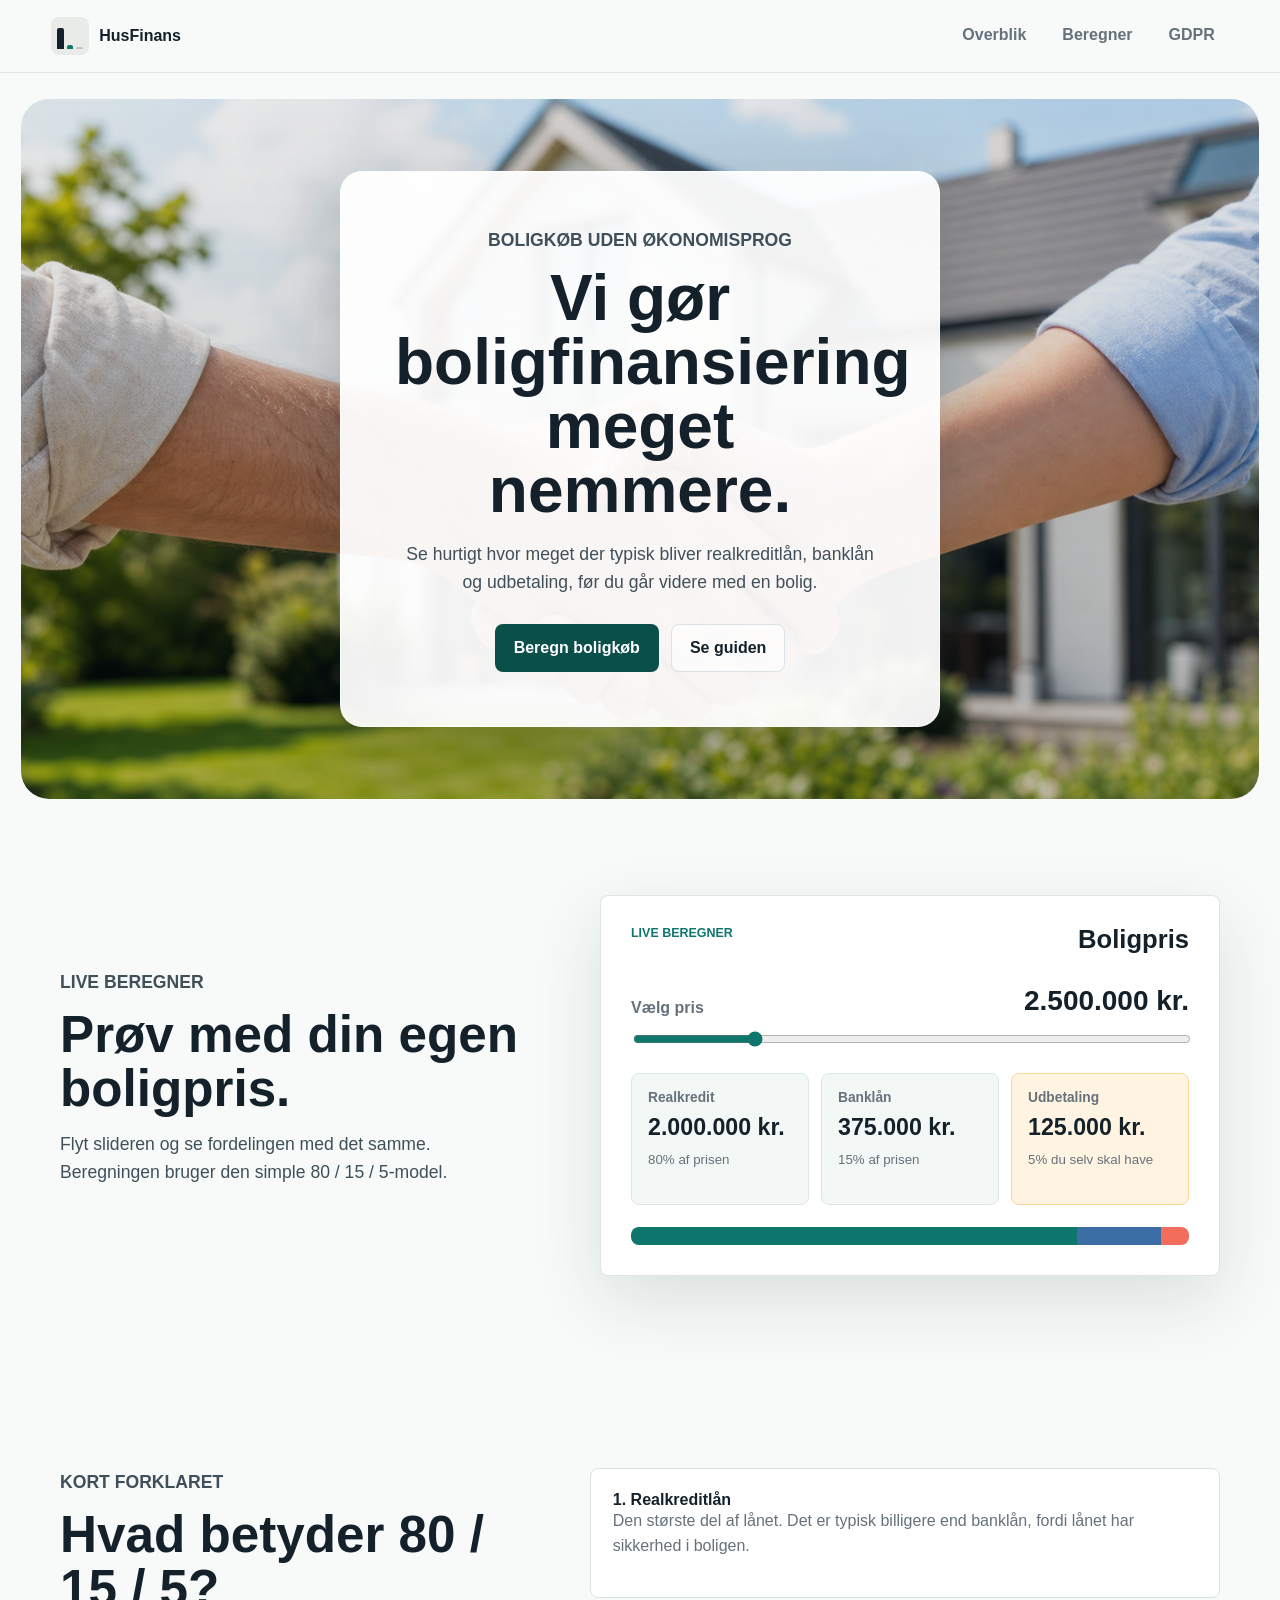
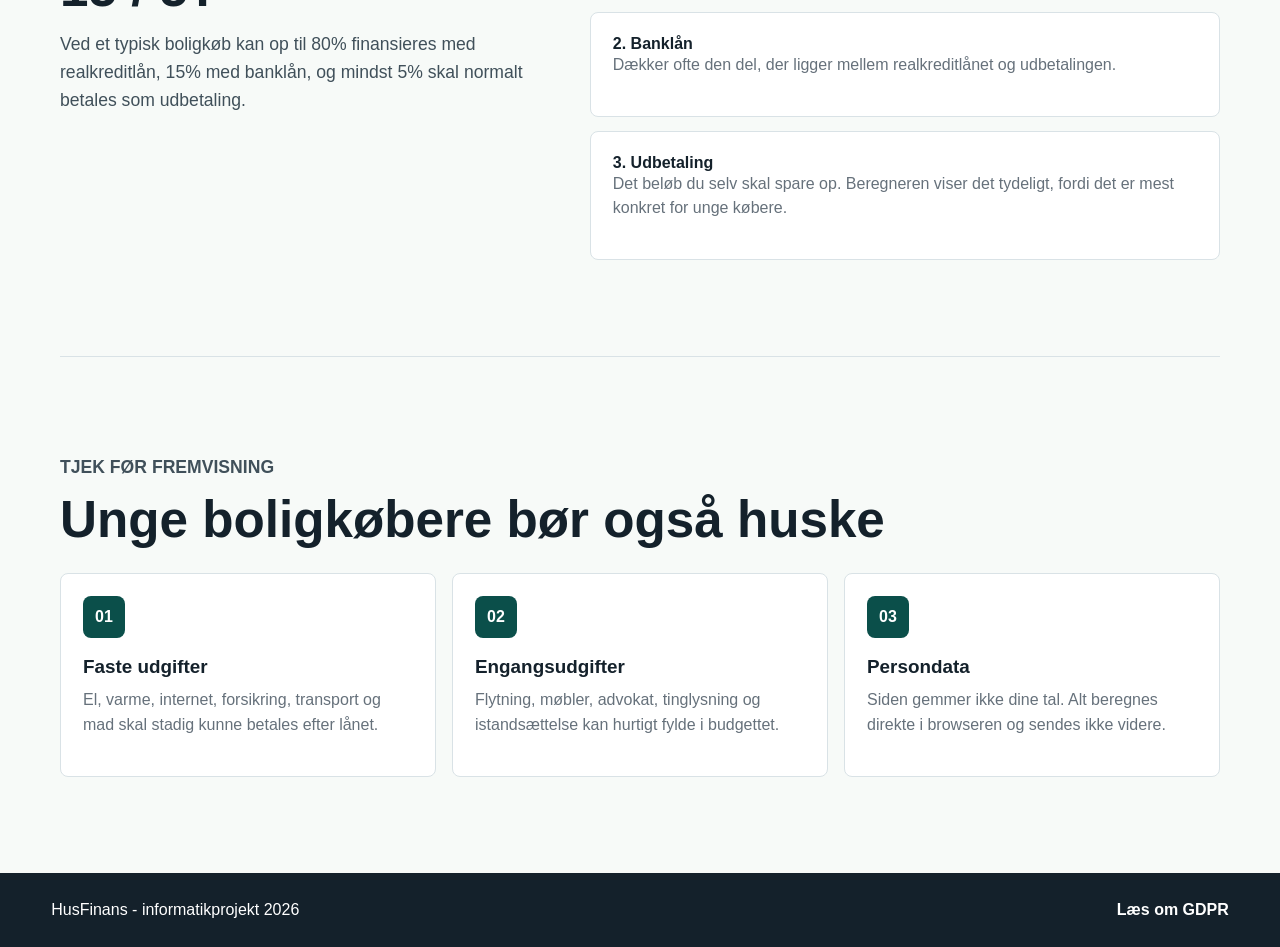
==== index.html @ 18a5d377 "ændrede logo og fixede lidt andet" ====
<!DOCTYPE html>
<html lang="da">
<head>
  <meta charset="UTF-8">
  <meta name="viewport" content="width=device-width, initial-scale=1.0">
  <title>HusFinans - boligbudget for unge</title>
  <link rel="stylesheet" href="style.css">
</head>
<body>
  <header class="site-header">
    <a class="brand" href="index.html" aria-label="HusFinans forside">
      <!-- Logoet visualiserer boligfinansieringens 80 / 15 / 5-fordeling. -->
      <span class="brand-mark" aria-hidden="true">
        <span class="logo-bar logo-realkredit"></span>
        <span class="logo-bar logo-bank"></span>
        <span class="logo-bar logo-opsparing"></span>
      </span>
      <span>HusFinans</span>
    </a>
    <nav class="nav-links" aria-label="Primær navigation">
      <a href="index.html">Overblik</a>
      <a href="beregner.html">Beregner</a>
      <a href="gdpr.html">GDPR</a>
    </nav>
  </header>

  <main>
    <section class="hero">
      <div class="hero-card">
        <p class="eyebrow">Boligkøb uden økonomisprog</p>
        <h1>Vi gør boligfinansiering meget nemmere.</h1>
        <p>Se hurtigt hvor meget der typisk bliver realkreditlån, banklån og udbetaling, før du går videre med en bolig.</p>
        <div class="hero-actions">
          <a class="btn primary" href="#beregn">Beregn boligkøb</a>
          <a class="btn ghost" href="#guide">Se guiden</a>
        </div>
      </div>
    </section>

    <section class="section home-calculator-section" id="beregn">
      <div>
        <p class="eyebrow">Live beregner</p>
        <h2>Prøv med din egen boligpris.</h2>
        <p>Flyt slideren og se fordelingen med det samme. Beregningen bruger den simple 80 / 15 / 5-model.</p>
      </div>

      <section class="quick-calculator" aria-labelledby="quick-title">
        <div class="panel-header">
          <p class="eyebrow">Live beregner</p>
          <h2 id="quick-title">Boligpris</h2>
        </div>

        <label class="range-label" for="priceSlider">
          <span>Vælg pris</span>
          <strong id="priceValue">2.500.000 kr.</strong>
        </label>
        <input type="range" id="priceSlider" min="500000" max="10000000" step="50000" value="2500000">

        <div class="result-grid" aria-live="polite">
          <article class="result-card">
            <span>Realkredit</span>
            <strong id="mortgageValue">2.000.000 kr.</strong>
            <small>80% af prisen</small>
          </article>
          <article class="result-card">
            <span>Banklån</span>
            <strong id="bankLoanValue">375.000 kr.</strong>
            <small>15% af prisen</small>
          </article>
          <article class="result-card accent">
            <span>Udbetaling</span>
            <strong id="downPaymentValue">125.000 kr.</strong>
            <small>5% du selv skal have</small>
          </article>
        </div>

        <div class="finance-bars" aria-hidden="true">
          <span class="bar mortgage" style="--size: 80%"></span>
          <span class="bar bank" style="--size: 15%"></span>
          <span class="bar down" style="--size: 5%"></span>
        </div>
      </section>
    </section>

    <section class="section split" id="guide">
      <div>
        <p class="eyebrow">Kort forklaret</p>
        <h2>Hvad betyder 80 / 15 / 5?</h2>
        <p>Ved et typisk boligkøb kan op til 80% finansieres med realkreditlån, 15% med banklån, og mindst 5% skal normalt betales som udbetaling.</p>
      </div>
      <div class="info-list">
        <article>
          <strong>1. Realkreditlån</strong>
          <p>Den største del af lånet. Det er typisk billigere end banklån, fordi lånet har sikkerhed i boligen.</p>
        </article>
        <article>
          <strong>2. Banklån</strong>
          <p>Dækker ofte den del, der ligger mellem realkreditlånet og udbetalingen.</p>
        </article>
        <article>
          <strong>3. Udbetaling</strong>
          <p>Det beløb du selv skal spare op. Beregneren viser det tydeligt, fordi det er mest konkret for unge købere.</p>
        </article>
      </div>
    </section>

    <section class="section youth-section">
      <div>
        <p class="eyebrow">Tjek før fremvisning</p>
        <h2>Unge boligkøbere bør også huske</h2>
      </div>
      <div class="check-grid">
        <article>
          <span>01</span>
          <h3>Faste udgifter</h3>
          <p>El, varme, internet, forsikring, transport og mad skal stadig kunne betales efter lånet.</p>
        </article>
        <article>
          <span>02</span>
          <h3>Engangsudgifter</h3>
          <p>Flytning, møbler, advokat, tinglysning og istandsættelse kan hurtigt fylde i budgettet.</p>
        </article>
        <article>
          <span>03</span>
          <h3>Persondata</h3>
          <p>Siden gemmer ikke dine tal. Alt beregnes direkte i browseren og sendes ikke videre.</p>
        </article>
      </div>
    </section>
  </main>

  <footer class="site-footer">
    <p>HusFinans - informatikprojekt 2026</p>
    <a href="gdpr.html">Læs om GDPR</a>
  </footer>

  <script src="script.js"></script>
</body>
</html>
---- style.css ----
:root {
  --ink: #14212b;
  --muted: #66717b;
  --line: #d9e2e6;
  --paper: #f7faf8;
  --surface: #ffffff;
  --teal: #0f766e;
  --teal-dark: #0b4f4a;
  --cream: #f0e6d3;
  --coral: #f26d5b;
  --gold: #f5b942;
  --blue: #3a6ea5;
  --shadow: 0 24px 70px rgba(20, 33, 43, 0.12);
}

* {
  box-sizing: border-box;
}

html {
  scroll-behavior: smooth;
}

body {
  margin: 0;
  color: var(--ink);
  font-family: "Segoe UI", Arial, sans-serif;
  background: var(--paper);
}

a {
  color: inherit;
}

.site-header {
  position: sticky;
  top: 0;
  z-index: 10;
  display: flex;
  align-items: center;
  justify-content: space-between;
  gap: 24px;
  padding: 16px clamp(18px, 4vw, 56px);
  background: rgba(247, 250, 248, 0.92);
  border-bottom: 1px solid rgba(217, 226, 230, 0.8);
  backdrop-filter: blur(18px);
}

.brand {
  display: inline-flex;
  align-items: center;
  gap: 10px;
  font-weight: 800;
  text-decoration: none;
  letter-spacing: 0;
}

.brand-mark {
  /* Logoet er et mini-søjlediagram: 80% realkredit, 15% banklån og 5% opsparing. */
  display: flex;
  align-items: flex-end;
  justify-content: center;
  gap: 3px;
  width: 38px;
  height: 38px;
  padding: 6px;
  background: #e8ebe8;
  border-radius: 8px;
}

.logo-bar {
  display: block;
  width: 7px;
  min-height: 2px;
  border-radius: 2px 2px 0 0;
}

.logo-realkredit {
  height: 80%;
  background: var(--ink);
}

.logo-bank {
  height: 15%;
  background: var(--teal);
}

.logo-opsparing {
  height: 5%;
  background: var(--cream);
  border: 1px solid rgba(20, 33, 43, 0.18);
}

.nav-links {
  display: flex;
  flex-wrap: wrap;
  justify-content: flex-end;
  gap: 8px;
}

.nav-links a {
  min-height: 40px;
  padding: 10px 14px;
  color: var(--muted);
  font-weight: 700;
  text-decoration: none;
  border-radius: 8px;
}

.nav-links a:hover,
.nav-links a:focus-visible {
  color: var(--ink);
  background: #eaf2ef;
  outline: none;
}

.hero {
  display: grid;
  width: min(1580px, calc(100% - 42px));
  min-height: min(680px, calc(100vh - 118px));
  margin: 26px auto 0;
  padding: clamp(22px, 6vw, 72px);
  place-items: center;
  background:
    linear-gradient(rgba(20, 33, 43, 0.1), rgba(20, 33, 43, 0.22)),
    url("assets/hero-handshake-home.png") center / cover no-repeat;
  border-radius: 28px;
  overflow: hidden;
}

.hero-card {
  width: min(600px, 100%);
  padding: clamp(28px, 5vw, 54px);
  text-align: center;
  background: rgba(255, 255, 255, 0.94);
  border: 1px solid rgba(255, 255, 255, 0.78);
  border-radius: 22px;
  box-shadow: 0 30px 80px rgba(20, 33, 43, 0.24);
}

.eyebrow {
  margin: 0 0 12px;
  color: var(--teal);
  font-size: 0.78rem;
  font-weight: 800;
  letter-spacing: 0;
  text-transform: uppercase;
}

h1,
h2,
h3,
p {
  margin-top: 0;
}

h1 {
  max-width: 760px;
  margin-bottom: 18px;
  font-size: clamp(2.05rem, 5vw, 4.5rem);
  line-height: 1;
  letter-spacing: 0;
}

h2 {
  margin-bottom: 14px;
  font-size: clamp(1.8rem, 4vw, 3.2rem);
  line-height: 1.05;
  letter-spacing: 0;
}

h3 {
  margin-bottom: 10px;
  font-size: 1.18rem;
}

.hero-card p,
.hero-text,
.page-hero p,
.section > div > p {
  max-width: 620px;
  color: #40505a;
  font-size: 1.1rem;
  line-height: 1.6;
}

.hero-actions {
  display: flex;
  flex-wrap: wrap;
  justify-content: center;
  gap: 12px;
  margin-top: 28px;
}

.btn {
  display: inline-flex;
  align-items: center;
  justify-content: center;
  min-height: 48px;
  padding: 13px 18px;
  font-weight: 800;
  text-decoration: none;
  border: 1px solid transparent;
  border-radius: 8px;
}

.btn.primary {
  color: white;
  background: var(--teal-dark);
}

.btn.ghost {
  color: var(--ink);
  background: rgba(255, 255, 255, 0.68);
  border-color: var(--line);
}

.quick-calculator,
.calculator-panel,
.chart-panel,
.privacy-card {
  background: rgba(255, 255, 255, 0.92);
  border: 1px solid rgba(217, 226, 230, 0.92);
  border-radius: 8px;
  box-shadow: var(--shadow);
}

.quick-calculator {
  width: min(100%, 620px);
  justify-self: end;
  padding: clamp(20px, 3vw, 30px);
}

.panel-header {
  display: flex;
  justify-content: space-between;
  gap: 16px;
  align-items: start;
}

.panel-header h2 {
  font-size: 1.6rem;
}

.range-label {
  display: flex;
  align-items: end;
  justify-content: space-between;
  gap: 16px;
  margin: 18px 0 12px;
  color: var(--muted);
  font-weight: 700;
}

.range-label strong {
  color: var(--ink);
  font-size: clamp(1.25rem, 3vw, 1.75rem);
  text-align: right;
}

input[type="range"] {
  width: 100%;
  accent-color: var(--teal);
}

.result-grid {
  display: grid;
  grid-template-columns: repeat(3, minmax(0, 1fr));
  gap: 12px;
  margin-top: 22px;
}

.result-grid.expanded {
  grid-template-columns: repeat(3, minmax(180px, 1fr));
}

.result-card {
  min-height: 132px;
  padding: 16px;
  background: #f3f8f6;
  border: 1px solid #dce8e5;
  border-radius: 8px;
}

.result-card span,
.monthly-estimate span {
  display: block;
  margin-bottom: 9px;
  color: var(--muted);
  font-size: 0.86rem;
  font-weight: 800;
}

.result-card strong,
.monthly-estimate strong {
  display: block;
  color: var(--ink);
  font-size: clamp(1.15rem, 2vw, 1.45rem);
  line-height: 1.15;
}

.result-card small {
  display: block;
  margin-top: 10px;
  color: var(--muted);
  line-height: 1.35;
}

.result-card.accent {
  background: #fff4e2;
  border-color: #f7d999;
}

.finance-bars {
  display: flex;
  height: 18px;
  margin-top: 22px;
  overflow: hidden;
  background: #edf2f1;
  border-radius: 8px;
}

.bar {
  width: var(--size);
}

.mortgage {
  background: var(--teal);
}

.bank {
  background: var(--blue);
}

.down {
  background: var(--coral);
}

.section,
.page-shell {
  width: min(1160px, calc(100% - 36px));
  margin: 0 auto;
}

.section {
  padding: clamp(48px, 8vw, 96px) 0;
}

.home-calculator-section {
  display: grid;
  grid-template-columns: minmax(0, 0.85fr) minmax(360px, 1.15fr);
  gap: clamp(24px, 5vw, 58px);
  align-items: center;
}

.split {
  display: grid;
  grid-template-columns: 0.85fr 1.15fr;
  gap: clamp(28px, 5vw, 64px);
}

.info-list {
  display: grid;
  gap: 14px;
}

.info-list article,
.check-grid article {
  padding: 22px;
  background: var(--surface);
  border: 1px solid var(--line);
  border-radius: 8px;
}

.info-list p,
.check-grid p,
.privacy-card p,
.privacy-card li,
.monthly-estimate p {
  color: var(--muted);
  line-height: 1.55;
}

.youth-section {
  border-top: 1px solid var(--line);
}

.check-grid {
  display: grid;
  grid-template-columns: repeat(3, minmax(0, 1fr));
  gap: 16px;
  margin-top: 26px;
}

.check-grid span {
  display: inline-flex;
  align-items: center;
  justify-content: center;
  width: 42px;
  height: 42px;
  margin-bottom: 18px;
  color: white;
  font-weight: 900;
  background: var(--teal-dark);
  border-radius: 8px;
}

.site-footer {
  display: flex;
  flex-wrap: wrap;
  align-items: center;
  justify-content: space-between;
  gap: 16px;
  padding: 28px clamp(18px, 4vw, 56px);
  color: white;
  background: var(--ink);
}

.site-footer p {
  margin: 0;
}

.site-footer a {
  font-weight: 800;
  text-decoration: none;
}

.page-shell {
  padding: clamp(38px, 6vw, 74px) 0 80px;
}

.page-hero {
  max-width: 780px;
  margin-bottom: 30px;
}

.page-hero h1 {
  font-size: clamp(2.2rem, 5vw, 4.5rem);
}

.calculator-layout {
  display: grid;
  grid-template-columns: minmax(0, 1.25fr) minmax(280px, 0.75fr);
  gap: 20px;
  align-items: stretch;
}

.calculator-panel,
.chart-panel {
  padding: clamp(20px, 4vw, 34px);
}

.monthly-estimate {
  margin-top: 18px;
  padding: 18px;
  background: #eef7f4;
  border: 1px solid #c9e3dc;
  border-radius: 8px;
}

.monthly-estimate p {
  margin: 10px 0 0;
  font-size: 0.92rem;
}

.chart-panel {
  display: grid;
  align-content: center;
  gap: 24px;
}

.stacked-chart {
  display: flex;
  min-height: 330px;
  align-items: end;
  gap: 16px;
}

.segment {
  flex: 1;
  height: var(--size);
  min-height: 24px;
  border-radius: 8px 8px 0 0;
}

.legend {
  display: grid;
  gap: 10px;
  color: var(--muted);
  font-weight: 700;
}

.legend span {
  display: flex;
  align-items: center;
  gap: 9px;
}

.dot {
  display: inline-block;
  width: 12px;
  height: 12px;
  border-radius: 99px;
}

.privacy-grid {
  display: grid;
  grid-template-columns: repeat(3, minmax(0, 1fr));
  gap: 18px;
}

.privacy-card {
  padding: 24px;
}

.privacy-card h2 {
  font-size: 1.35rem;
}

.privacy-card ul {
  padding-left: 19px;
}

@media (max-width: 960px) {
  .hero,
  .home-calculator-section,
  .split,
  .calculator-layout,
  .privacy-grid {
    grid-template-columns: 1fr;
  }

  .hero {
    min-height: 560px;
  }

  .quick-calculator {
    justify-self: stretch;
  }

  .check-grid {
    grid-template-columns: 1fr;
  }

  .result-grid,
  .result-grid.expanded {
    grid-template-columns: 1fr;
  }
}

@media (max-width: 640px) {
  .site-header {
    align-items: flex-start;
    flex-direction: column;
  }

  .nav-links {
    justify-content: flex-start;
    width: 100%;
  }

  .nav-links a {
    flex: 1 1 auto;
    text-align: center;
  }

  h1 {
    font-size: clamp(2.25rem, 14vw, 3.35rem);
  }

  .hero {
    width: min(100% - 24px, 1580px);
    min-height: 520px;
    margin-top: 14px;
    padding: 18px;
    border-radius: 20px;
  }

  .hero-card {
    padding: 26px 20px;
    border-radius: 18px;
  }

  .range-label {
    align-items: flex-start;
    flex-direction: column;
  }

  .range-label strong {
    text-align: left;
  }

  .stacked-chart {
    min-height: 220px;
  }
}
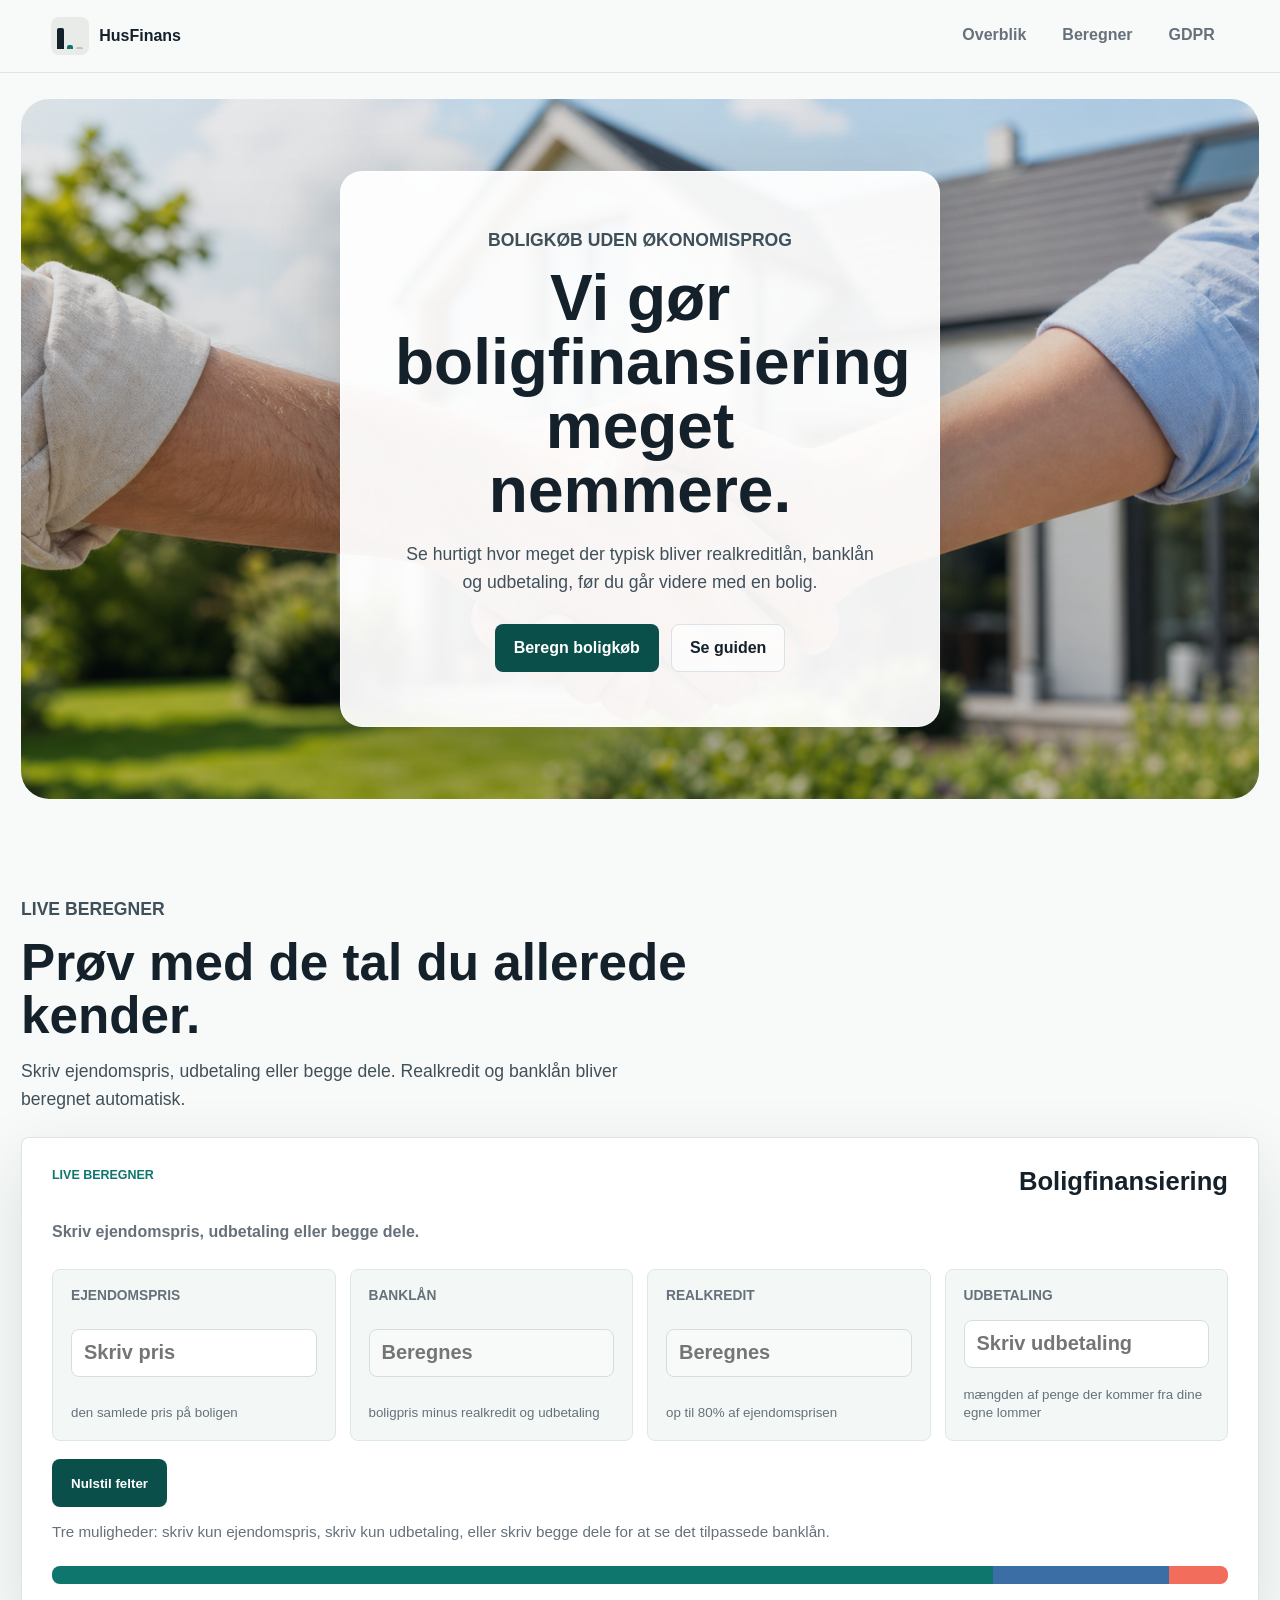
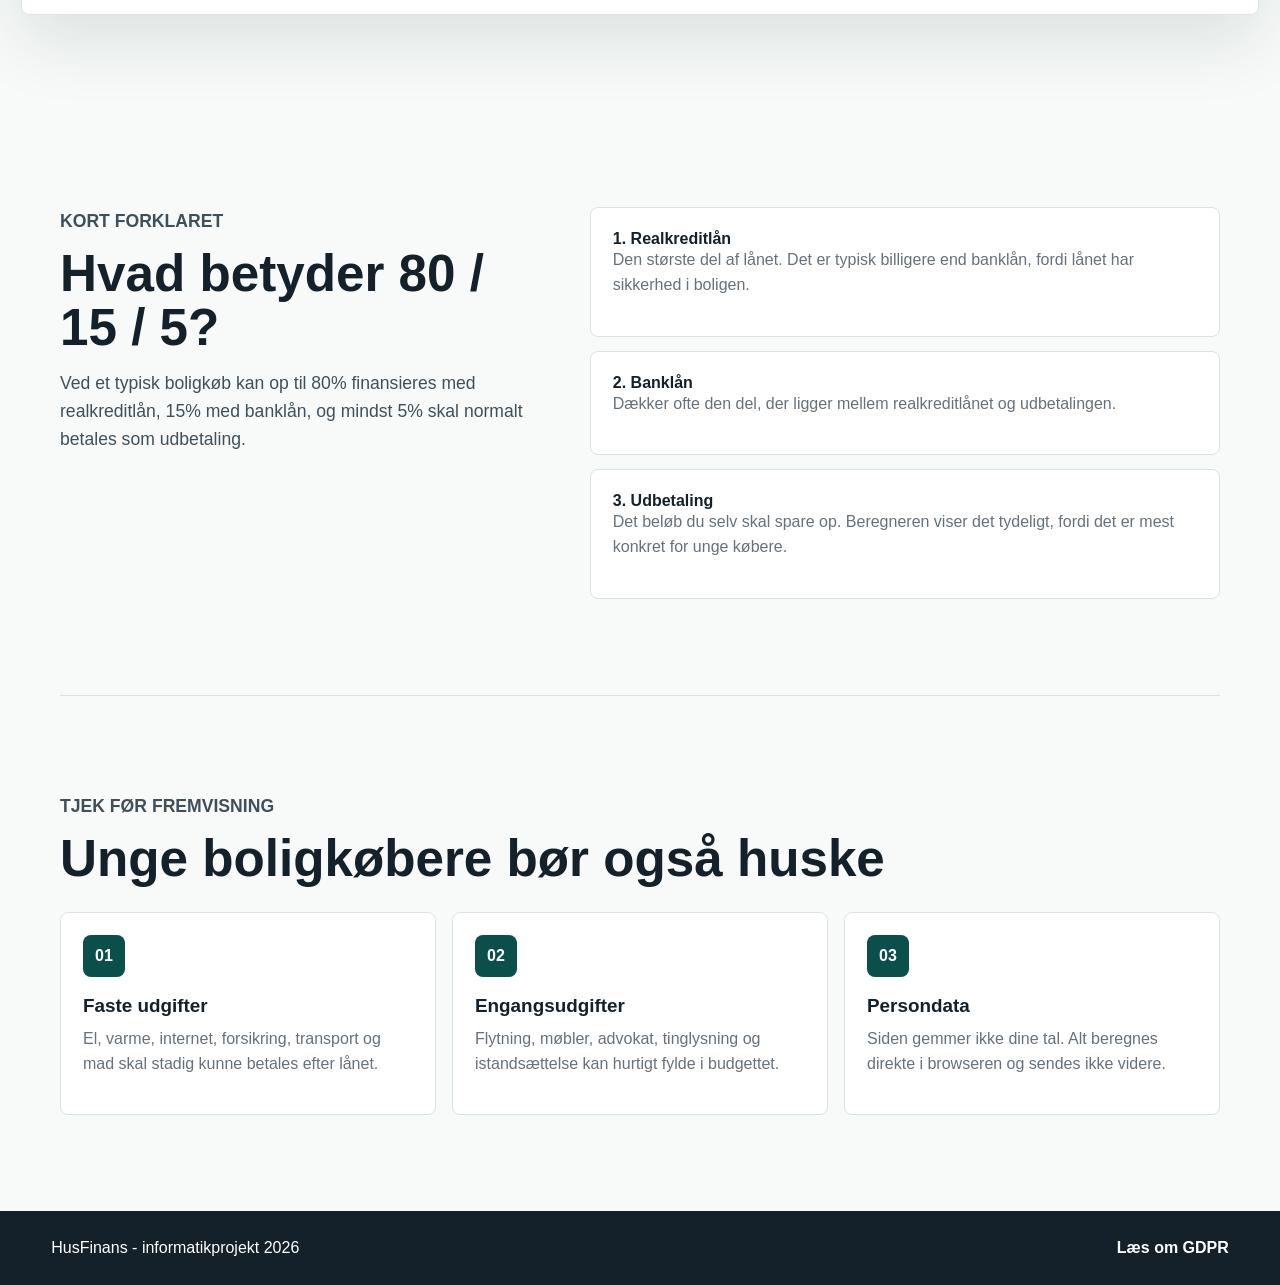
==== commit f222869b: "fixed begrener" ====
--- a/index.html
+++ b/index.html
@@ -40,39 +40,49 @@
     <section class="section home-calculator-section" id="beregn">
       <div>
         <p class="eyebrow">Live beregner</p>
-        <h2>Prøv med din egen boligpris.</h2>
-        <p>Flyt slideren og se fordelingen med det samme. Beregningen bruger den simple 80 / 15 / 5-model.</p>
+        <h2>Prøv med de tal du allerede kender.</h2>
+        <p>Skriv ejendomspris, udbetaling eller begge dele. Realkredit og banklån bliver beregnet automatisk.</p>
       </div>
 
       <section class="quick-calculator" aria-labelledby="quick-title">
         <div class="panel-header">
           <p class="eyebrow">Live beregner</p>
-          <h2 id="quick-title">Boligpris</h2>
+          <h2 id="quick-title">Boligfinansiering</h2>
         </div>
 
-        <label class="range-label" for="priceSlider">
-          <span>Vælg pris</span>
-          <strong id="priceValue">2.500.000 kr.</strong>
-        </label>
-        <input type="range" id="priceSlider" min="500000" max="10000000" step="50000" value="2500000">
+        <form class="calculator-form" data-calculator>
+          <p class="calculator-status" data-calculator-status>Skriv ejendomspris, udbetaling eller begge dele.</p>
 
-        <div class="result-grid" aria-live="polite">
-          <article class="result-card">
-            <span>Realkredit</span>
-            <strong id="mortgageValue">2.000.000 kr.</strong>
-            <small>80% af prisen</small>
-          </article>
-          <article class="result-card">
-            <span>Banklån</span>
-            <strong id="bankLoanValue">375.000 kr.</strong>
-            <small>15% af prisen</small>
-          </article>
-          <article class="result-card accent">
-            <span>Udbetaling</span>
-            <strong id="downPaymentValue">125.000 kr.</strong>
-            <small>5% du selv skal have</small>
-          </article>
-        </div>
+          <!-- Brugeren skriver kun ejendomspris og/eller udbetaling. Realkredit og banklån er beregnede felter. -->
+          <div class="result-grid calculator-fields" aria-live="polite">
+            <article class="result-card input-card">
+              <label for="propertyInput">Ejendomspris</label>
+              <input id="propertyInput" class="money-input" type="text" inputmode="numeric" placeholder="Skriv pris" data-finance-input="price">
+              <small>den samlede pris på boligen</small>
+            </article>
+            <article class="result-card output-card">
+              <label for="bankInput">Banklån</label>
+              <input id="bankInput" class="money-input" type="text" placeholder="Beregnes" data-finance-output="bank" readonly>
+              <small>boligpris minus realkredit og udbetaling</small>
+            </article>
+            <article class="result-card output-card">
+              <label for="mortgageInput">Realkredit</label>
+              <input id="mortgageInput" class="money-input" type="text" placeholder="Beregnes" data-finance-output="mortgage" readonly>
+              <small>op til 80% af ejendomsprisen</small>
+            </article>
+            <article class="result-card input-card">
+              <label for="savingsInput">Udbetaling</label>
+              <input id="savingsInput" class="money-input" type="text" inputmode="numeric" placeholder="Skriv udbetaling" data-finance-input="savings">
+              <small>mængden af penge der kommer fra dine egne lommer</small>
+            </article>
+          </div>
+
+          <div class="calculator-actions">
+            <button class="btn primary" type="button" data-calculator-reset>Nulstil felter</button>
+          </div>
+
+          <p class="calculator-help">Tre muligheder: skriv kun ejendomspris, skriv kun udbetaling, eller skriv begge dele for at se det tilpassede banklån.</p>
+        </form>
 
         <div class="finance-bars" aria-hidden="true">
           <span class="bar mortgage" style="--size: 80%"></span>
--- a/style.css
+++ b/style.css
@@ -56,7 +56,7 @@
 }
 
 .brand-mark {
-  /* Logoet er et mini-søjlediagram: 80% realkredit, 15% banklån og 5% opsparing. */
+  /* Logoet er et mini-søjlediagram: 80% realkredit, 15% banklån og 5% udbetaling. */
   display: flex;
   align-items: flex-end;
   justify-content: center;
@@ -226,8 +226,8 @@
 }
 
 .quick-calculator {
-  width: min(100%, 620px);
-  justify-self: end;
+  width: 100%;
+  justify-self: stretch;
   padding: clamp(20px, 3vw, 30px);
 }
 
@@ -258,40 +258,39 @@
   text-align: right;
 }
 
-input[type="range"] {
-  width: 100%;
-  accent-color: var(--teal);
-}
-
 .result-grid {
   display: grid;
-  grid-template-columns: repeat(3, minmax(0, 1fr));
-  gap: 12px;
+  grid-template-columns: repeat(4, minmax(170px, 1fr));
+  gap: 14px;
   margin-top: 22px;
 }
 
 .result-grid.expanded {
-  grid-template-columns: repeat(3, minmax(180px, 1fr));
+  grid-template-columns: repeat(4, minmax(150px, 1fr));
 }
 
 .result-card {
-  min-height: 132px;
-  padding: 16px;
+  display: flex;
+  min-height: 172px;
+  padding: 18px;
+  flex-direction: column;
+  justify-content: space-between;
+  text-align: left;
   background: #f3f8f6;
   border: 1px solid #dce8e5;
   border-radius: 8px;
-}
-
-.result-card span,
-.monthly-estimate span {
+  transition: border-color 160ms ease, box-shadow 160ms ease, transform 160ms ease;
+}
+
+.result-card label {
   display: block;
-  margin-bottom: 9px;
+  margin-bottom: 10px;
   color: var(--muted);
   font-size: 0.86rem;
-  font-weight: 800;
-}
-
-.result-card strong,
+  font-weight: 900;
+  text-transform: uppercase;
+}
+
 .monthly-estimate strong {
   display: block;
   color: var(--ink);
@@ -299,16 +298,73 @@
   line-height: 1.15;
 }
 
+.money-input {
+  width: 100%;
+  min-height: 48px;
+  padding: 10px 12px;
+  color: var(--ink);
+  font: inherit;
+  font-size: clamp(1rem, 1.8vw, 1.25rem);
+  font-weight: 800;
+  text-align: left;
+  background: white;
+  border: 1px solid #d4dfdc;
+  border-radius: 8px;
+}
+
+.money-input:focus {
+  background: #f2f7f5;
+  border-color: var(--teal);
+  outline: none;
+}
+
+.money-input:disabled {
+  color: #3f464b;
+  opacity: 1;
+  cursor: not-allowed;
+}
+
+.money-input[readonly] {
+  color: #40505a;
+  background: #f8faf9;
+}
+
 .result-card small {
   display: block;
-  margin-top: 10px;
+  margin-top: 12px;
   color: var(--muted);
   line-height: 1.35;
 }
 
-.result-card.accent {
-  background: #fff4e2;
-  border-color: #f7d999;
+.input-card.is-active {
+  border-color: var(--teal);
+  box-shadow: 0 14px 34px rgba(15, 118, 110, 0.14);
+  transform: translateY(-2px);
+}
+
+.input-card.is-locked {
+  opacity: 0.72;
+}
+
+.calculator-status {
+  min-height: 24px;
+  margin: 14px 0 0;
+  color: var(--muted);
+  font-weight: 700;
+}
+
+.calculator-actions {
+  display: flex;
+  flex-wrap: wrap;
+  gap: 12px;
+  margin-top: 18px;
+}
+
+.calculator-help {
+  margin: 14px 0 0;
+  color: var(--muted);
+  font-size: 0.95rem;
+  line-height: 1.5;
 }
 
 .finance-bars {
@@ -347,10 +403,13 @@
 }
 
 .home-calculator-section {
-  display: grid;
-  grid-template-columns: minmax(0, 0.85fr) minmax(360px, 1.15fr);
-  gap: clamp(24px, 5vw, 58px);
-  align-items: center;
+  display: block;
+  width: min(1580px, calc(100% - 42px));
+}
+
+.home-calculator-section > div {
+  max-width: 820px;
+  margin-bottom: 24px;
 }
 
 .split {
@@ -458,6 +517,14 @@
   border-radius: 8px;
 }
 
+.monthly-estimate span {
+  display: block;
+  margin-bottom: 9px;
+  color: var(--muted);
+  font-size: 0.86rem;
+  font-weight: 800;
+}
+
 .monthly-estimate p {
   margin: 10px 0 0;
   font-size: 0.92rem;
@@ -521,12 +588,52 @@
   padding-left: 19px;
 }
 
+.formula-grid {
+  display: grid;
+  grid-template-columns: repeat(2, minmax(0, 1fr));
+  gap: 18px;
+}
+
+.formula-card,
+.note-section {
+  padding: clamp(22px, 4vw, 32px);
+  background: var(--surface);
+  border: 1px solid var(--line);
+  border-radius: 8px;
+  box-shadow: var(--shadow);
+}
+
+.formula-card h2 {
+  font-size: clamp(1.35rem, 3vw, 2rem);
+}
+
+.formula-card p,
+.formula-card li,
+.note-section p {
+  color: var(--muted);
+  line-height: 1.6;
+}
+
+.formula {
+  padding: 14px 16px;
+  color: var(--ink) !important;
+  font-weight: 900;
+  background: #eef7f4;
+  border-left: 5px solid var(--teal);
+  border-radius: 8px;
+}
+
+.note-section {
+  margin-top: 22px;
+}
+
 @media (max-width: 960px) {
   .hero,
   .home-calculator-section,
   .split,
   .calculator-layout,
-  .privacy-grid {
+  .privacy-grid,
+  .formula-grid {
     grid-template-columns: 1fr;
   }
 
@@ -544,7 +651,7 @@
 
   .result-grid,
   .result-grid.expanded {
-    grid-template-columns: 1fr;
+    grid-template-columns: repeat(2, minmax(0, 1fr));
   }
 }
 
@@ -590,6 +697,11 @@
     text-align: left;
   }
 
+  .result-grid,
+  .result-grid.expanded {
+    grid-template-columns: 1fr;
+  }
+
   .stacked-chart {
     min-height: 220px;
   }
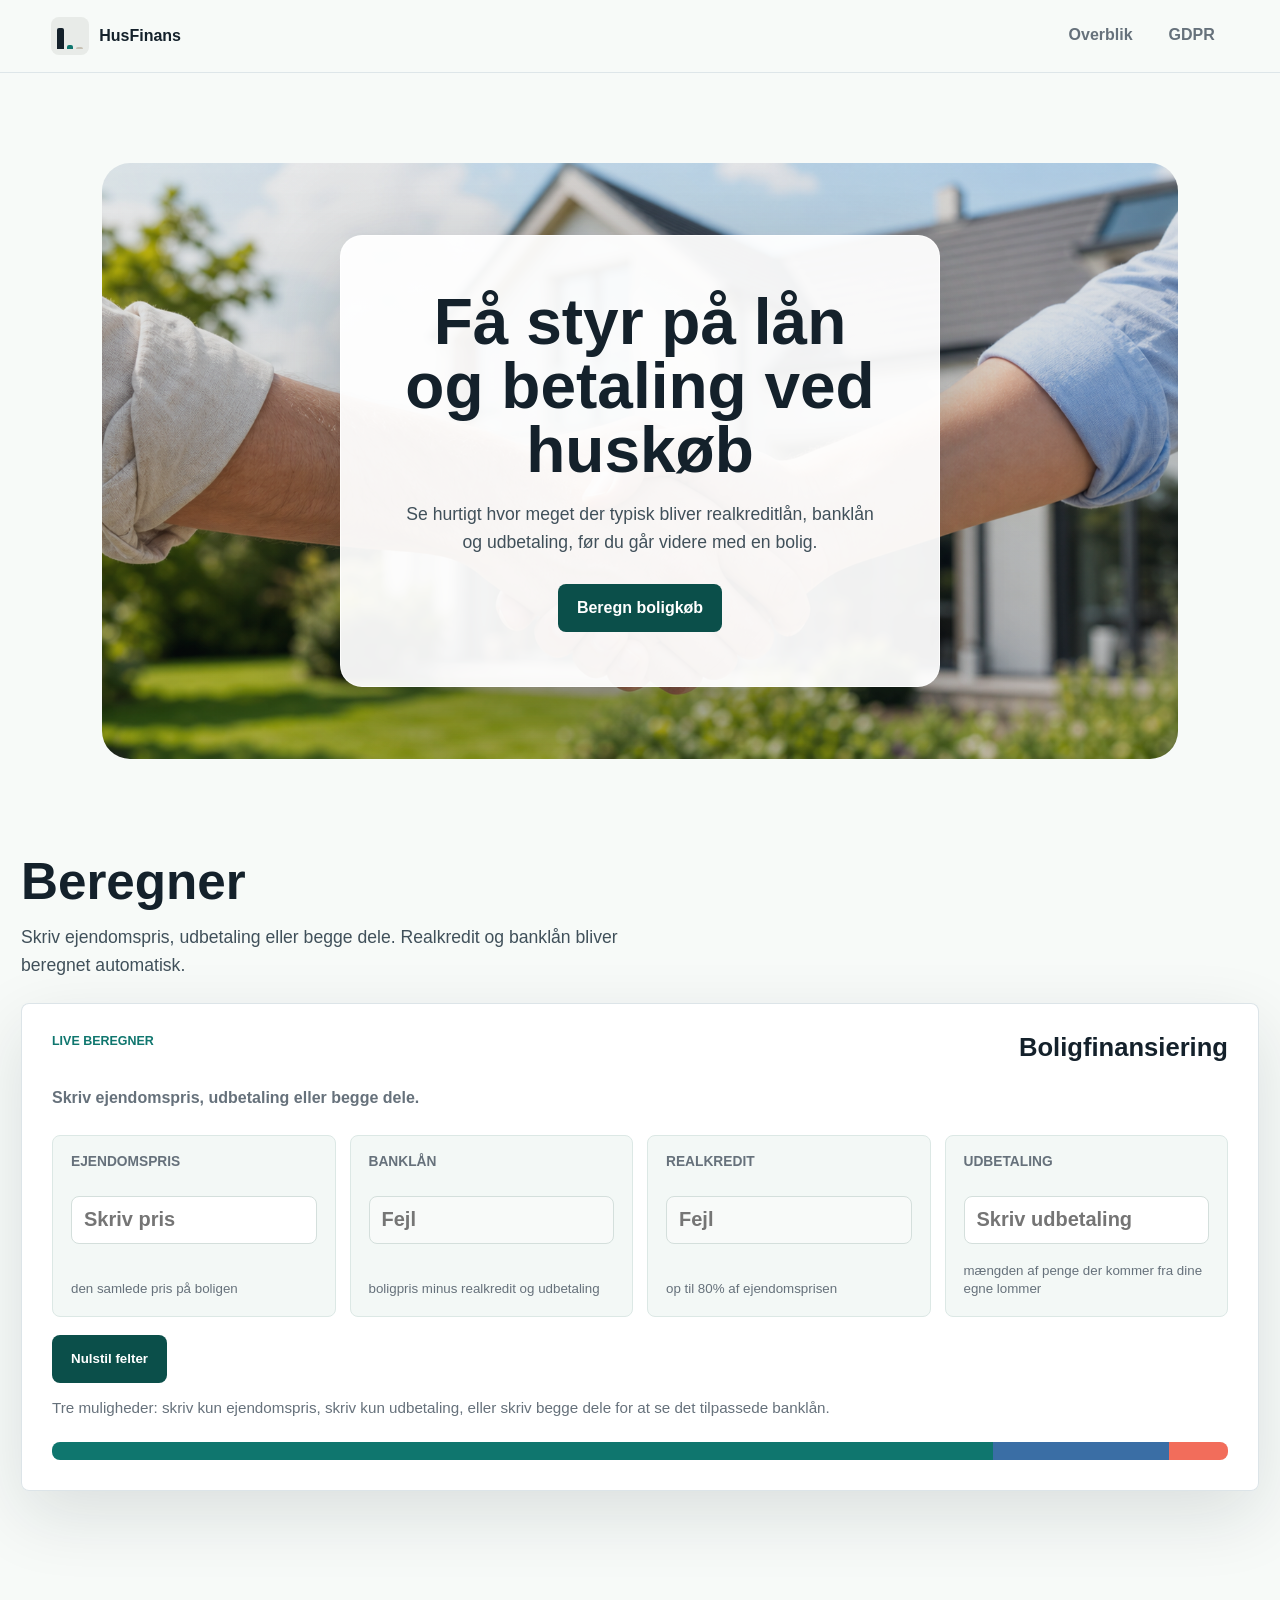
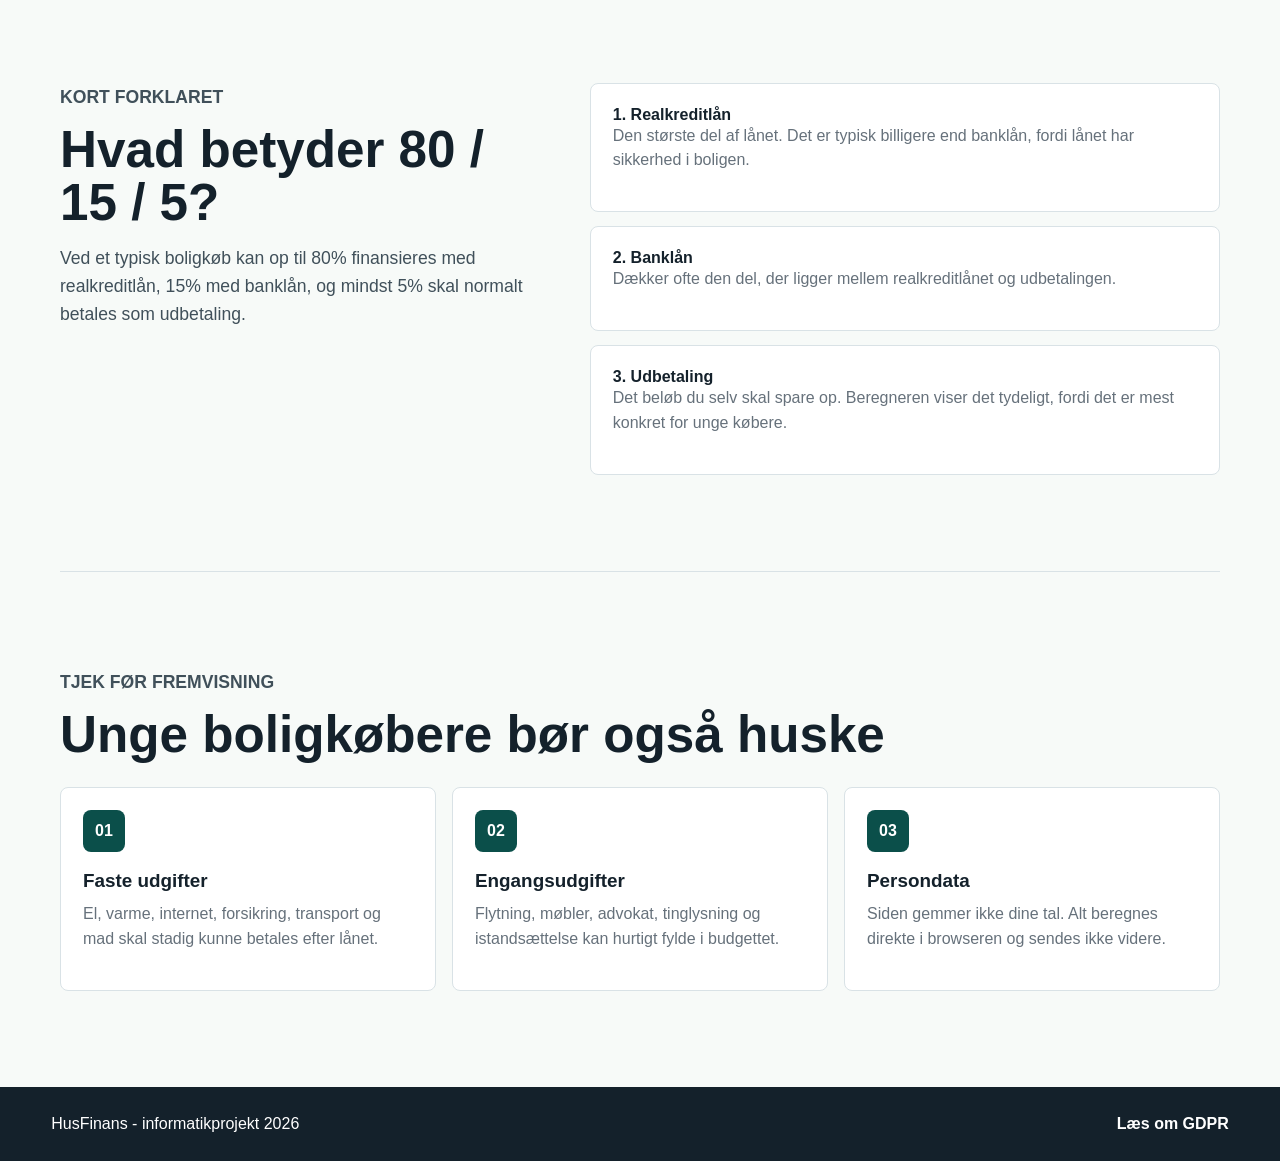
==== commit 8099cc56: "fixed top margin og beregneren så man kan skrive i alle felterne" ====
--- a/index.html
+++ b/index.html
@@ -19,7 +19,6 @@
     </a>
     <nav class="nav-links" aria-label="Primær navigation">
       <a href="index.html">Overblik</a>
-      <a href="beregner.html">Beregner</a>
       <a href="gdpr.html">GDPR</a>
     </nav>
   </header>
@@ -27,20 +26,17 @@
   <main>
     <section class="hero">
       <div class="hero-card">
-        <p class="eyebrow">Boligkøb uden økonomisprog</p>
-        <h1>Vi gør boligfinansiering meget nemmere.</h1>
+        <h1>Få styr på lån og betaling ved huskøb</h1>
         <p>Se hurtigt hvor meget der typisk bliver realkreditlån, banklån og udbetaling, før du går videre med en bolig.</p>
         <div class="hero-actions">
           <a class="btn primary" href="#beregn">Beregn boligkøb</a>
-          <a class="btn ghost" href="#guide">Se guiden</a>
         </div>
       </div>
     </section>
 
     <section class="section home-calculator-section" id="beregn">
       <div>
-        <p class="eyebrow">Live beregner</p>
-        <h2>Prøv med de tal du allerede kender.</h2>
+        <h2>Beregner</h2>
         <p>Skriv ejendomspris, udbetaling eller begge dele. Realkredit og banklån bliver beregnet automatisk.</p>
       </div>
 
@@ -62,12 +58,12 @@
             </article>
             <article class="result-card output-card">
               <label for="bankInput">Banklån</label>
-              <input id="bankInput" class="money-input" type="text" placeholder="Beregnes" data-finance-output="bank" readonly>
+              <input id="bankInput" class="money-input" type="text" placeholder="Fejl" data-finance-output="bank" readonly>
               <small>boligpris minus realkredit og udbetaling</small>
             </article>
             <article class="result-card output-card">
               <label for="mortgageInput">Realkredit</label>
-              <input id="mortgageInput" class="money-input" type="text" placeholder="Beregnes" data-finance-output="mortgage" readonly>
+              <input id="mortgageInput" class="money-input" type="text" placeholder="Fejl" data-finance-output="mortgage" readonly>
               <small>op til 80% af ejendomsprisen</small>
             </article>
             <article class="result-card input-card">
--- a/style.css
+++ b/style.css
@@ -116,9 +116,9 @@
 
 .hero {
   display: grid;
-  width: min(1580px, calc(100% - 42px));
-  min-height: min(680px, calc(100vh - 118px));
-  margin: 26px auto 0;
+  width: min(1585px, calc(100% - clamp(42px, 16vw, 308px)));
+  min-height: clamp(560px, 40vw, 760px);
+  margin: clamp(58px, 7vw, 124px) auto 0;
   padding: clamp(22px, 6vw, 72px);
   place-items: center;
   background:
@@ -274,7 +274,7 @@
   min-height: 172px;
   padding: 18px;
   flex-direction: column;
-  justify-content: space-between;
+  justify-content: flex-start;
   text-align: left;
   background: #f3f8f6;
   border: 1px solid #dce8e5;
@@ -284,7 +284,8 @@
 
 .result-card label {
   display: block;
-  margin-bottom: 10px;
+  min-height: 28px;
+  margin-bottom: 14px;
   color: var(--muted);
   font-size: 0.86rem;
   font-weight: 900;
@@ -331,7 +332,8 @@
 
 .result-card small {
   display: block;
-  margin-top: 12px;
+  margin-top: auto;
+  padding-top: 18px;
   color: var(--muted);
   line-height: 1.35;
 }
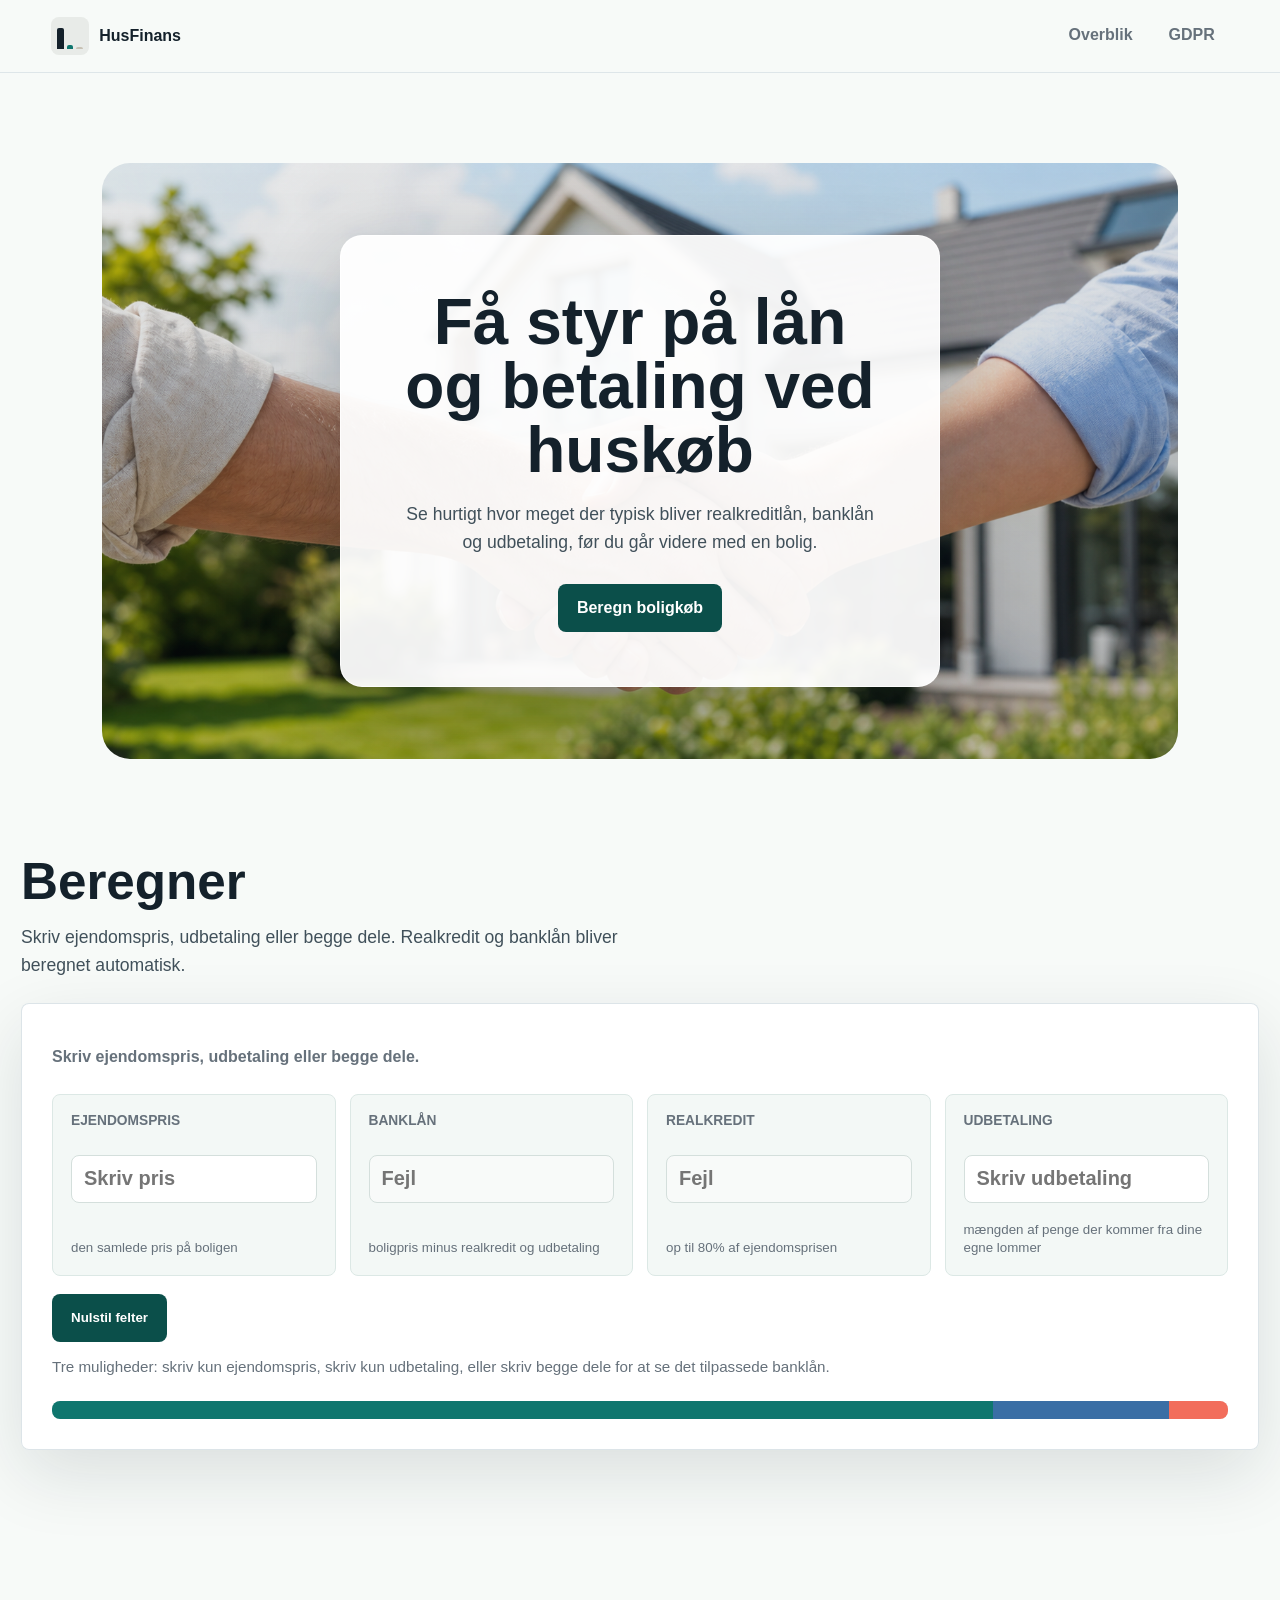
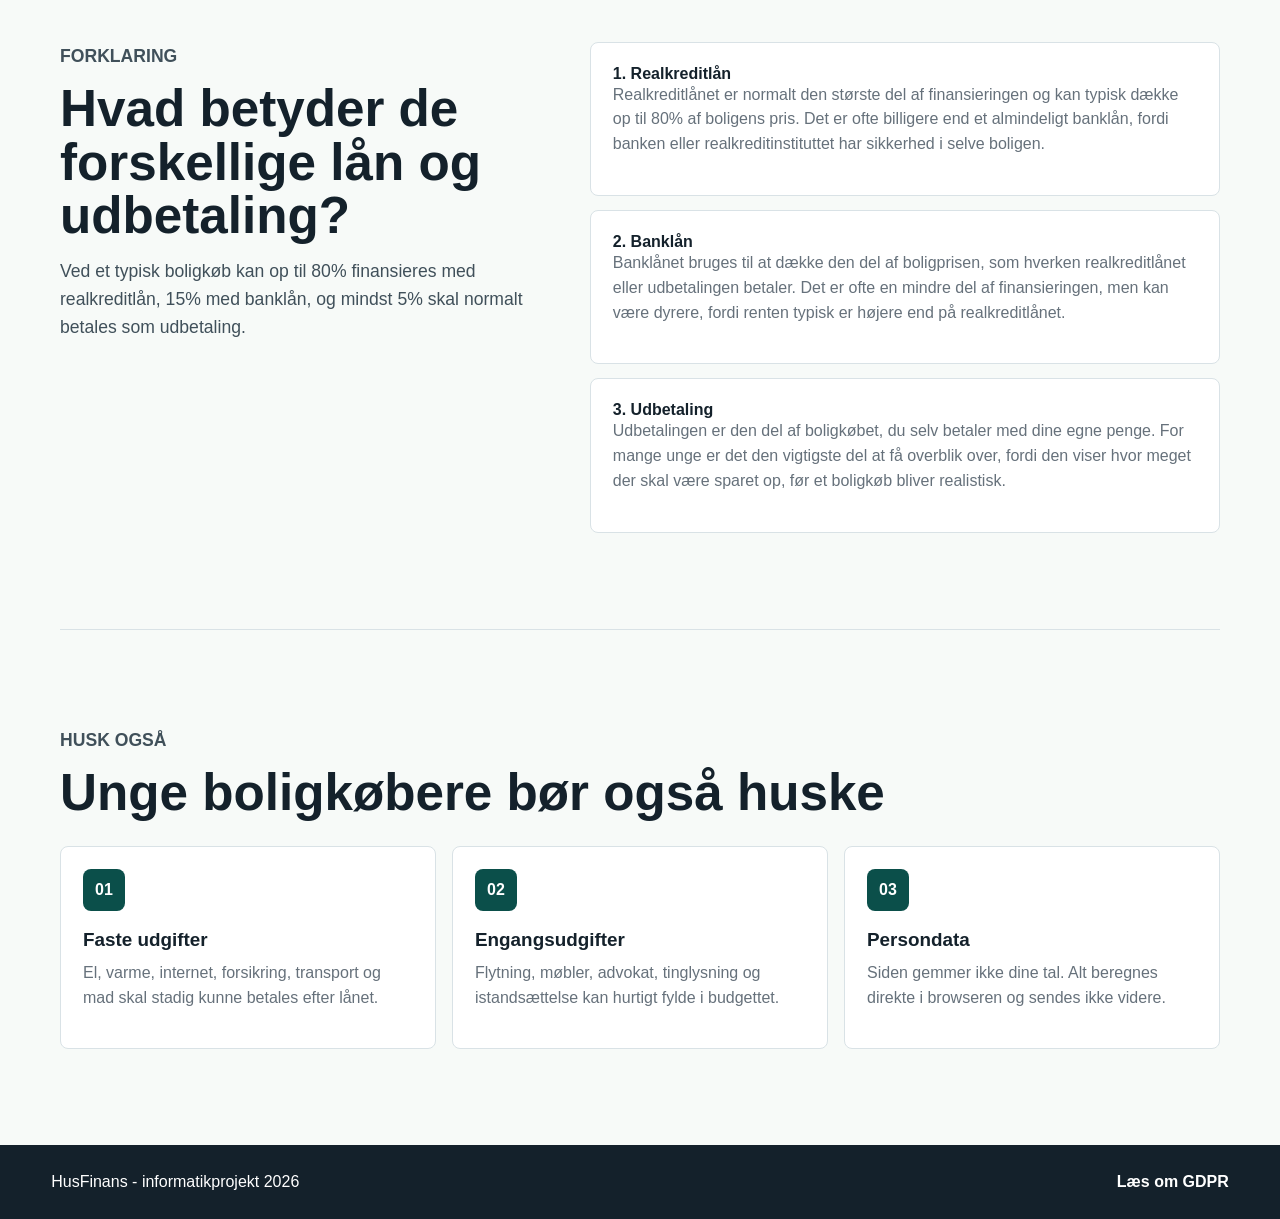
==== commit 4c8a24d1: "ændrede tekst" ====
--- a/index.html
+++ b/index.html
@@ -42,8 +42,6 @@
 
       <section class="quick-calculator" aria-labelledby="quick-title">
         <div class="panel-header">
-          <p class="eyebrow">Live beregner</p>
-          <h2 id="quick-title">Boligfinansiering</h2>
         </div>
 
         <form class="calculator-form" data-calculator>
@@ -90,29 +88,29 @@
 
     <section class="section split" id="guide">
       <div>
-        <p class="eyebrow">Kort forklaret</p>
-        <h2>Hvad betyder 80 / 15 / 5?</h2>
+        <p class="eyebrow">Forklaring</p>
+        <h2>Hvad betyder de forskellige lån og udbetaling?</h2>
         <p>Ved et typisk boligkøb kan op til 80% finansieres med realkreditlån, 15% med banklån, og mindst 5% skal normalt betales som udbetaling.</p>
       </div>
       <div class="info-list">
         <article>
           <strong>1. Realkreditlån</strong>
-          <p>Den største del af lånet. Det er typisk billigere end banklån, fordi lånet har sikkerhed i boligen.</p>
+          <p>Realkreditlånet er normalt den største del af finansieringen og kan typisk dække op til 80% af boligens pris. Det er ofte billigere end et almindeligt banklån, fordi banken eller realkreditinstituttet har sikkerhed i selve boligen.</p>
         </article>
         <article>
           <strong>2. Banklån</strong>
-          <p>Dækker ofte den del, der ligger mellem realkreditlånet og udbetalingen.</p>
+          <p>Banklånet bruges til at dække den del af boligprisen, som hverken realkreditlånet eller udbetalingen betaler. Det er ofte en mindre del af finansieringen, men kan være dyrere, fordi renten typisk er højere end på realkreditlånet.</p>
         </article>
         <article>
           <strong>3. Udbetaling</strong>
-          <p>Det beløb du selv skal spare op. Beregneren viser det tydeligt, fordi det er mest konkret for unge købere.</p>
+          <p>Udbetalingen er den del af boligkøbet, du selv betaler med dine egne penge. For mange unge er det den vigtigste del at få overblik over, fordi den viser hvor meget der skal være sparet op, før et boligkøb bliver realistisk.</p>
         </article>
       </div>
     </section>
 
     <section class="section youth-section">
       <div>
-        <p class="eyebrow">Tjek før fremvisning</p>
+        <p class="eyebrow">Husk også</p>
         <h2>Unge boligkøbere bør også huske</h2>
       </div>
       <div class="check-grid">
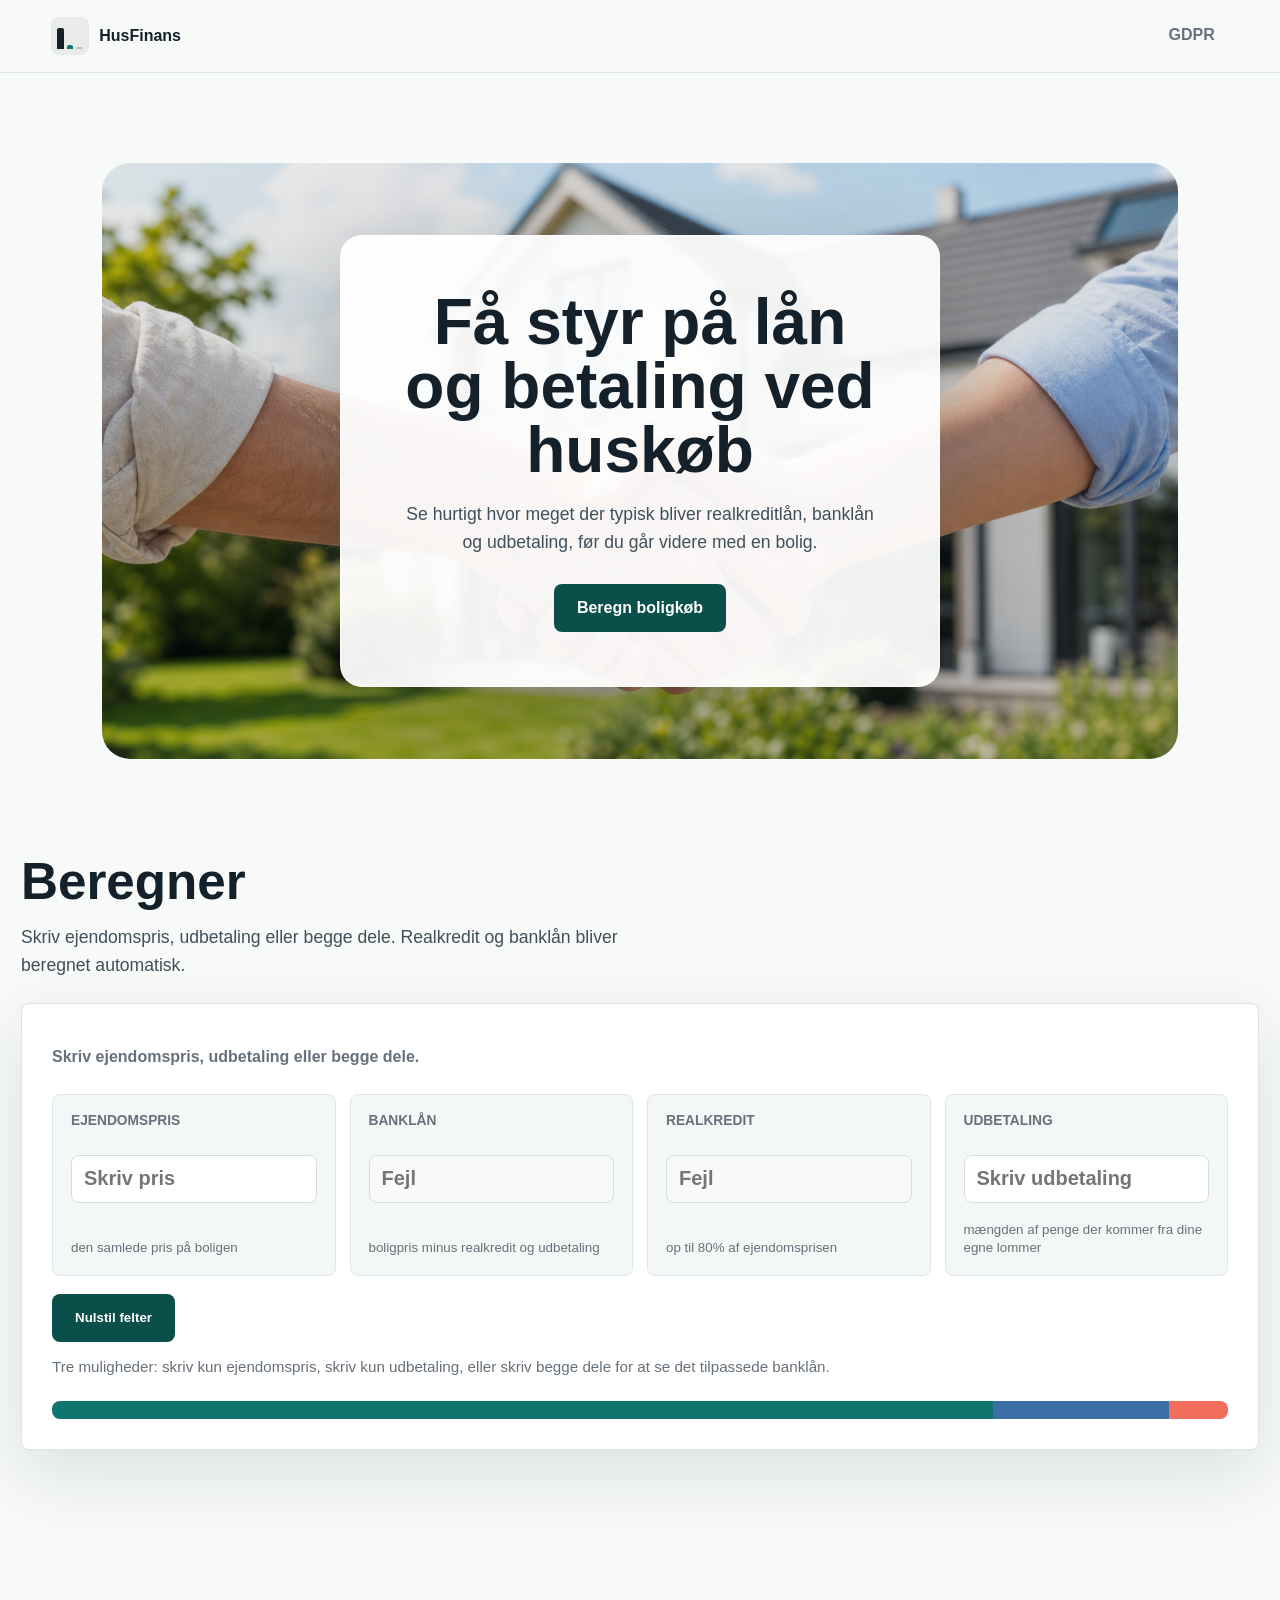
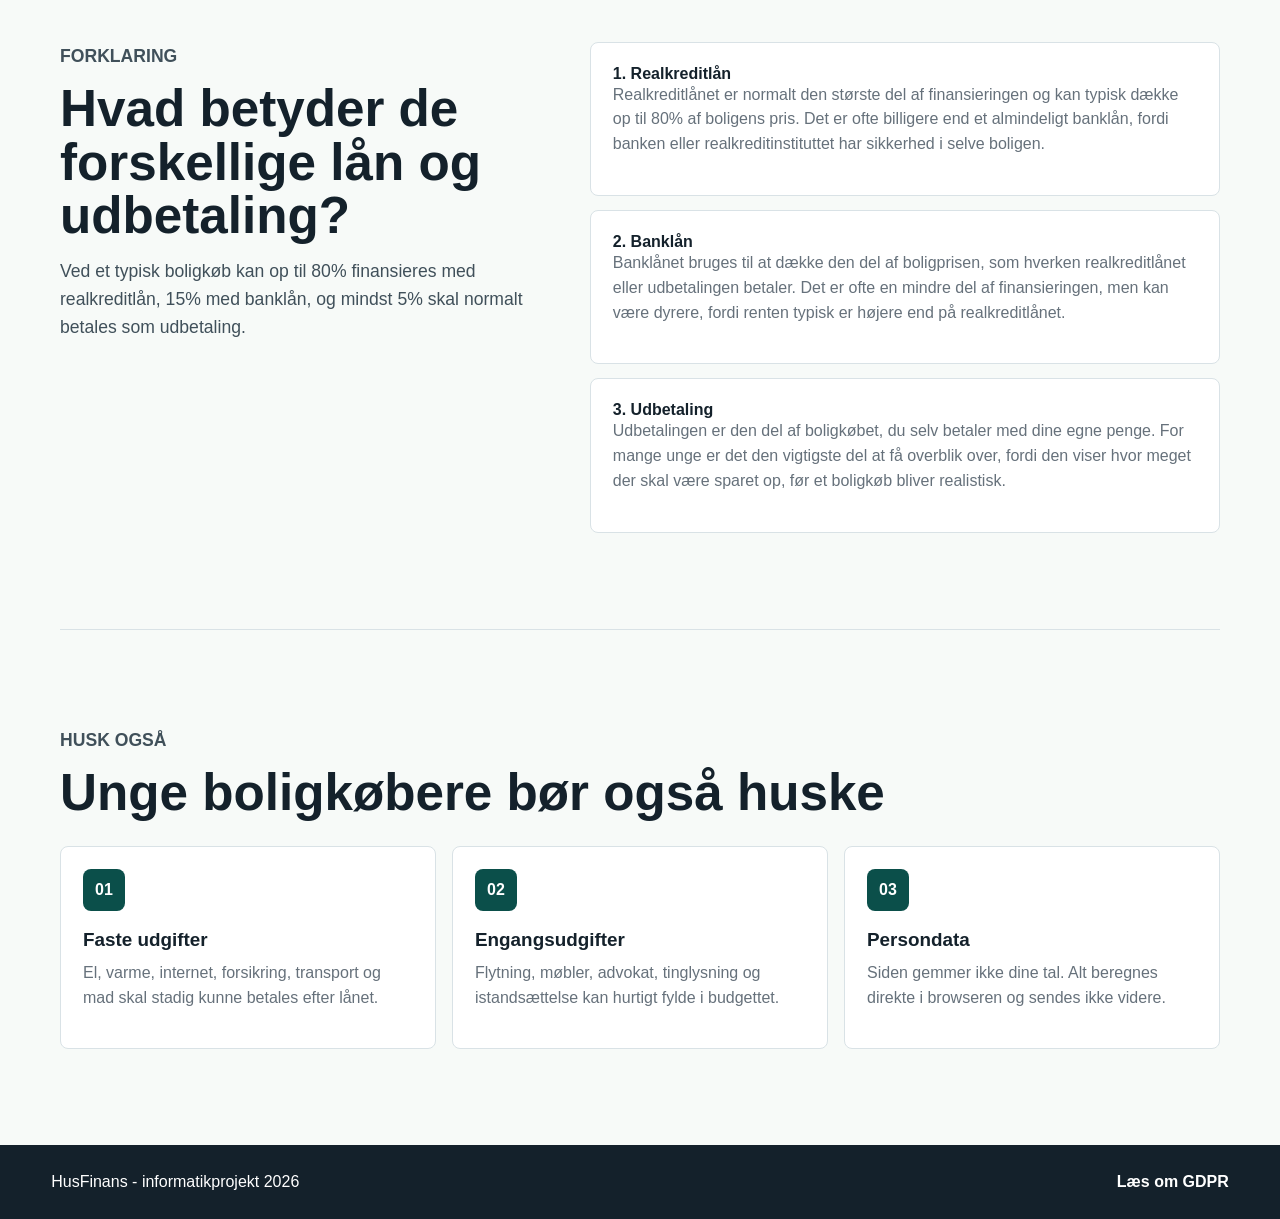
==== commit a11e43e0: "Fixed navbar" ====
--- a/index.html
+++ b/index.html
@@ -18,7 +18,6 @@
       <span>HusFinans</span>
     </a>
     <nav class="nav-links" aria-label="Primær navigation">
-      <a href="index.html">Overblik</a>
       <a href="gdpr.html">GDPR</a>
     </nav>
   </header>
--- a/style.css
+++ b/style.css
@@ -197,8 +197,8 @@
   align-items: center;
   justify-content: center;
   min-height: 48px;
-  padding: 13px 18px;
-  font-weight: 800;
+  padding: 13px 22px;
+  font-weight: 700;
   text-decoration: none;
   border: 1px solid transparent;
   border-radius: 8px;
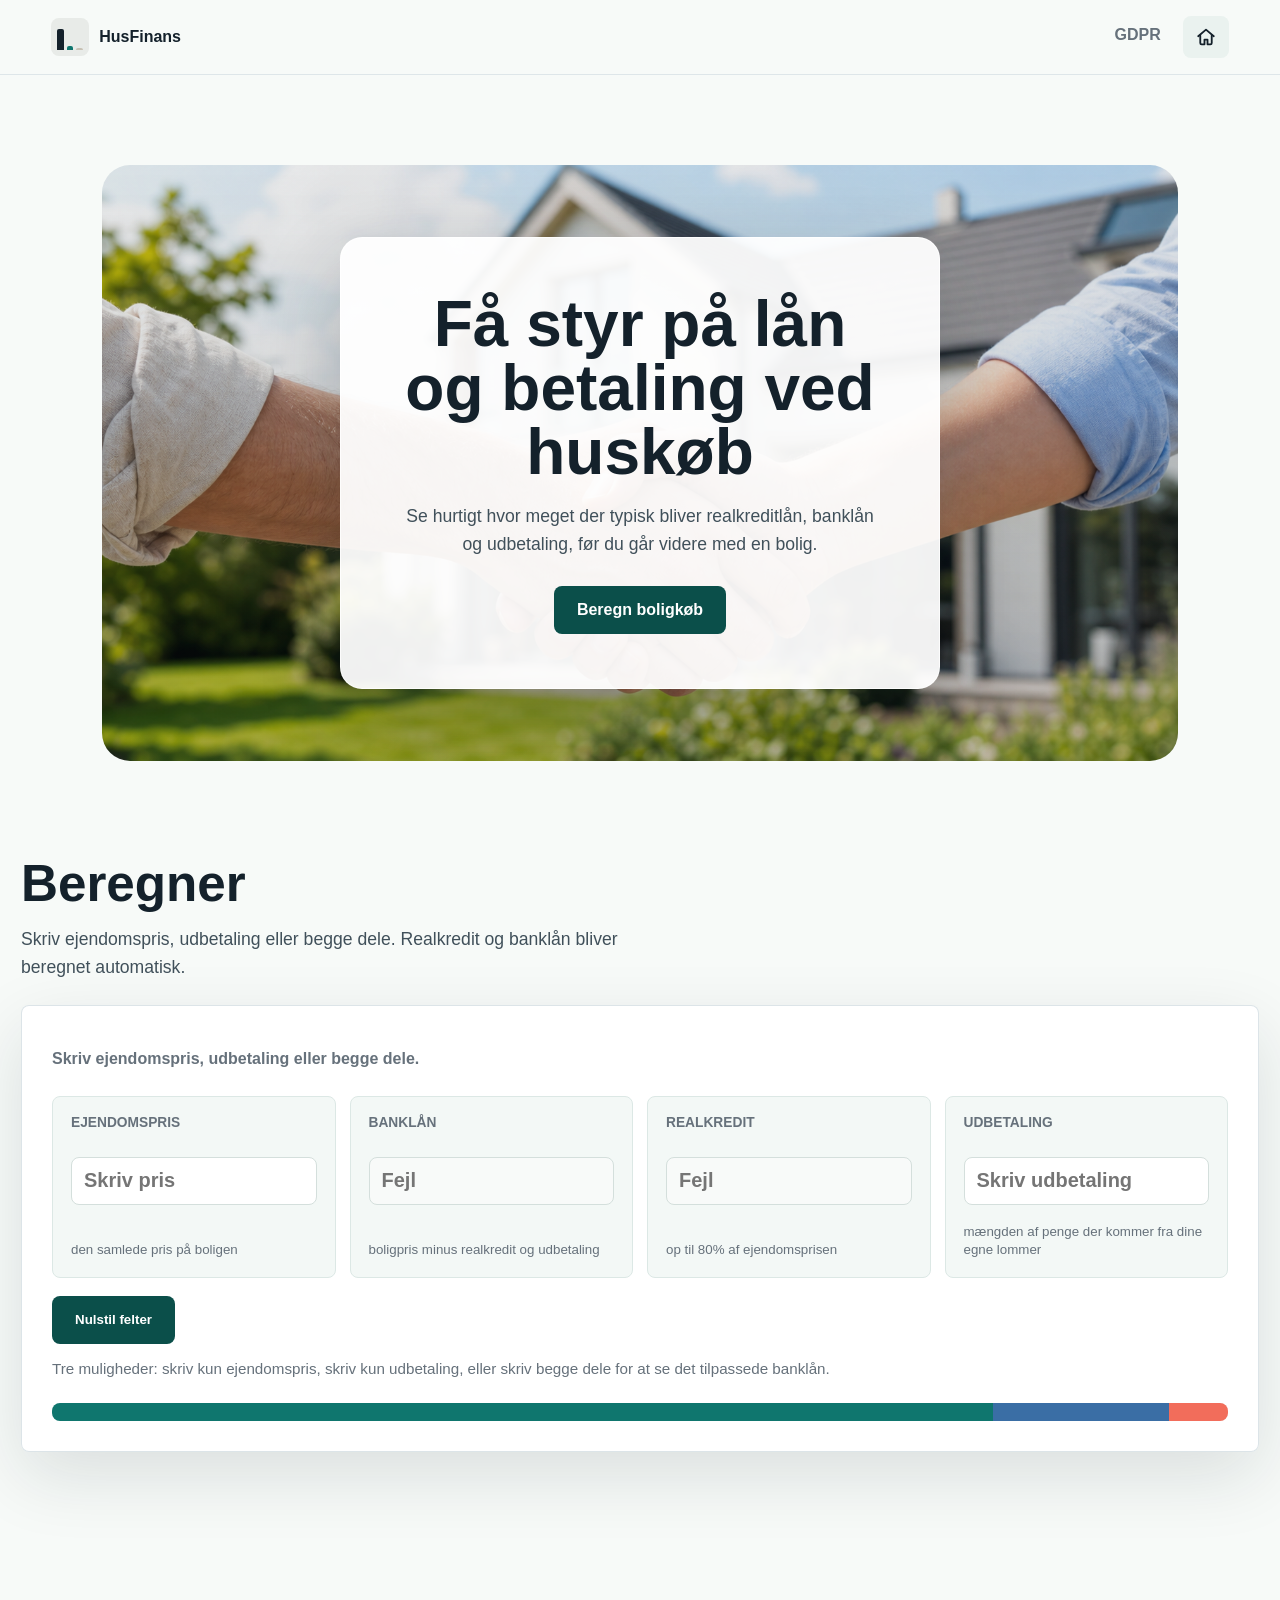
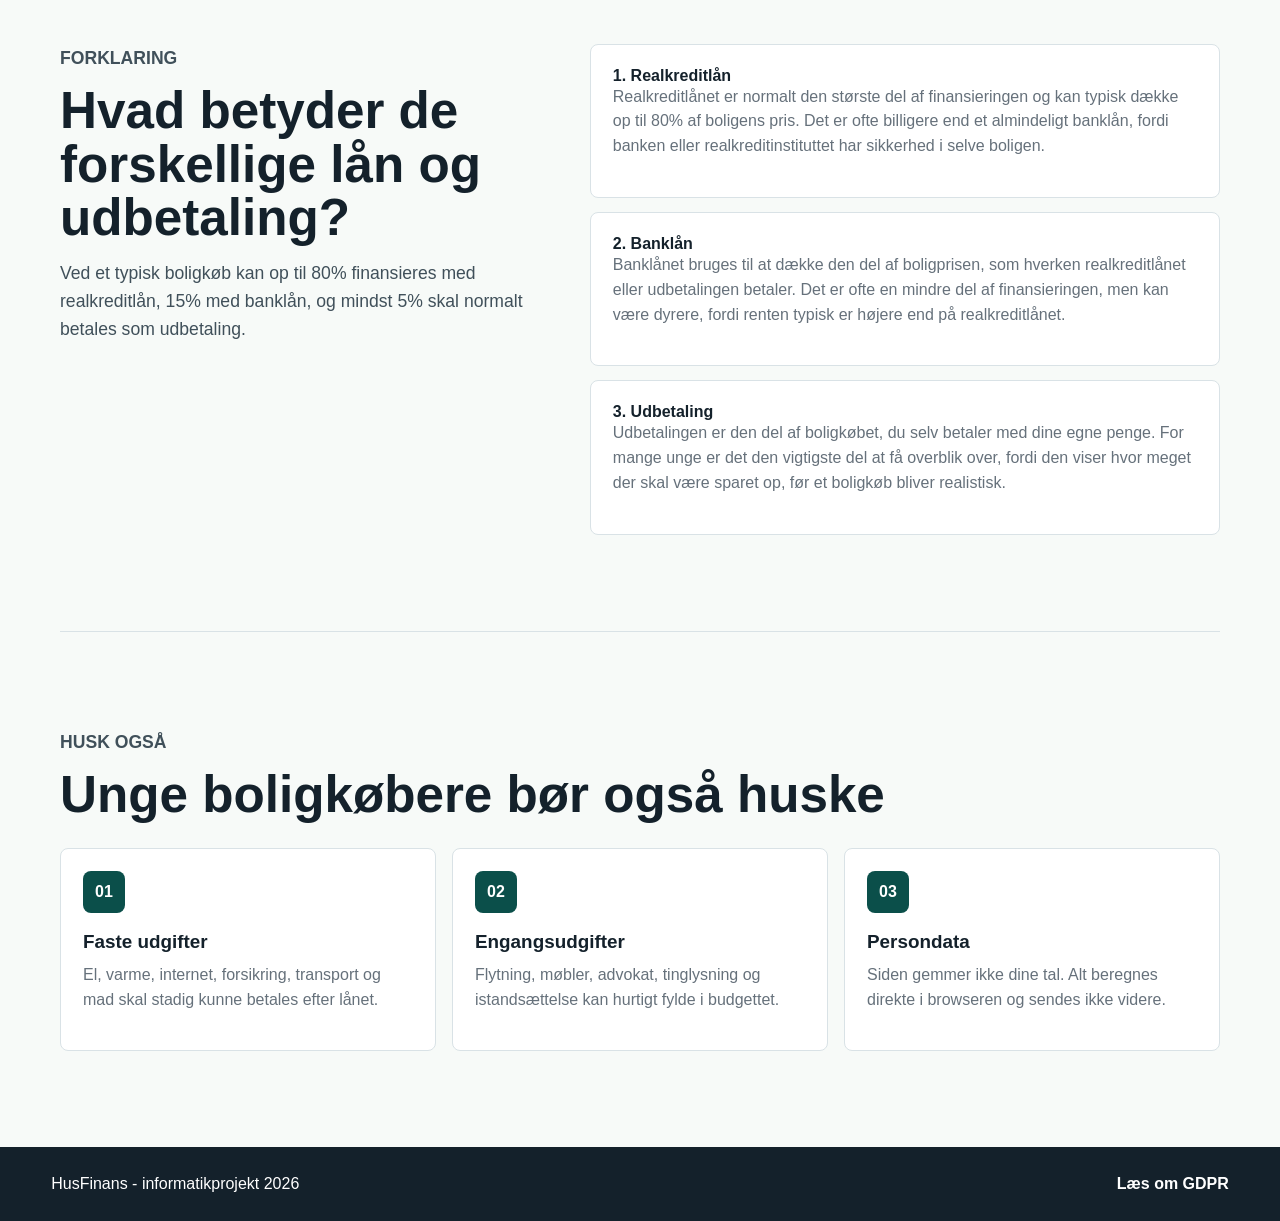
==== commit 2361fbfc: "fixed navbar og tilføjed en home knap" ====
--- a/index.html
+++ b/index.html
@@ -19,6 +19,12 @@
     </a>
     <nav class="nav-links" aria-label="Primær navigation">
       <a href="gdpr.html">GDPR</a>
+      <a class="nav-home is-active" href="index.html" aria-label="Forside" title="Forside">
+        <svg class="home-icon" aria-hidden="true" viewBox="0 0 24 24" fill="none">
+          <path d="M3.5 11.2 12 4l8.5 7.2" />
+          <path d="M5.75 10.4v8.1c0 .8.65 1.5 1.5 1.5h3.1v-5.2h3.3V20h3.1c.85 0 1.5-.7 1.5-1.5v-8.1" />
+        </svg>
+      </a>
     </nav>
   </header>
 
--- a/style.css
+++ b/style.css
@@ -108,10 +108,30 @@
 }
 
 .nav-links a:hover,
-.nav-links a:focus-visible {
+.nav-links a:focus-visible,
+.nav-links a.is-active {
   color: var(--ink);
   background: #eaf2ef;
   outline: none;
+}
+
+.nav-links .nav-home {
+  display: inline-flex;
+  width: 46px;
+  height: 42px;
+  align-items: center;
+  justify-content: center;
+  padding: 9px;
+}
+
+.home-icon {
+  display: block;
+  width: 22px;
+  height: 22px;
+  stroke: currentColor;
+  stroke-width: 2;
+  stroke-linecap: round;
+  stroke-linejoin: round;
 }
 
 .hero {
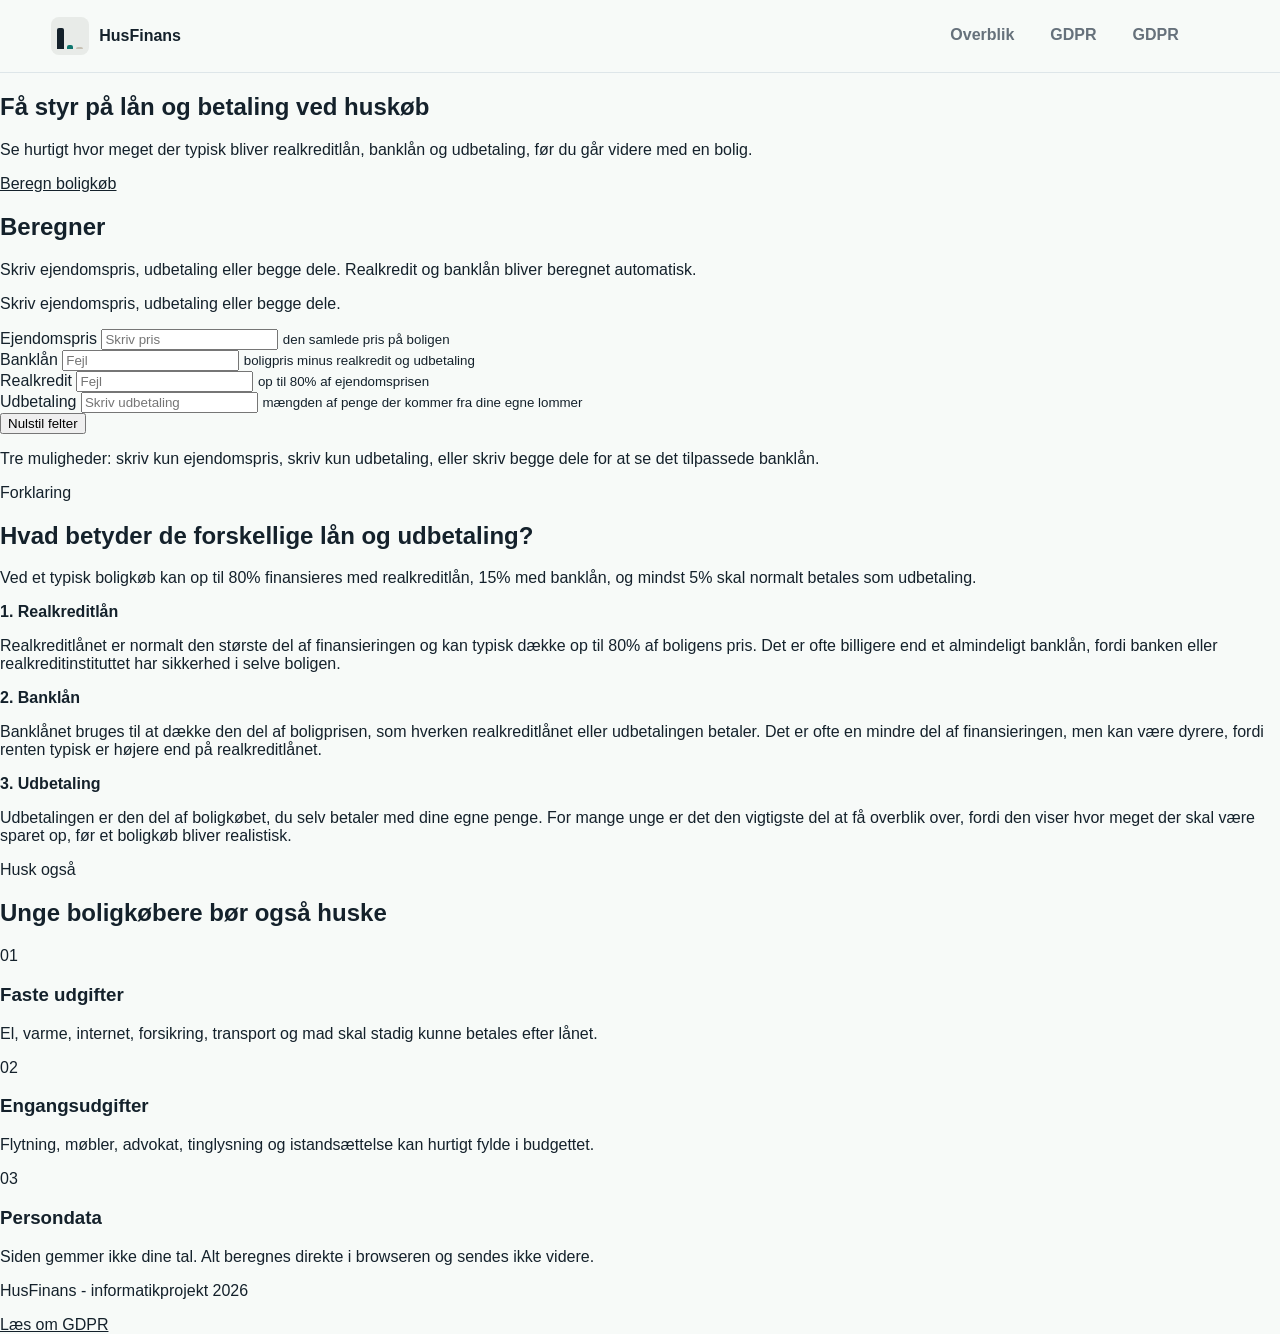
==== commit 97f4f919: "Merge branch 'main' into feature/new_website" ====
--- a/index.html
+++ b/index.html
@@ -18,6 +18,8 @@
       <span>HusFinans</span>
     </a>
     <nav class="nav-links" aria-label="Primær navigation">
+      <a href="index.html">Overblik</a>
+      <a href="gdpr.html">GDPR</a>
       <a href="gdpr.html">GDPR</a>
       <a class="nav-home is-active" href="index.html" aria-label="Forside" title="Forside">
         <svg class="home-icon" aria-hidden="true" viewBox="0 0 24 24" fill="none">
--- a/style.css
+++ b/style.css
@@ -108,6 +108,7 @@
 }
 
 .nav-links a:hover,
+.nav-links a:focus-visible {
 .nav-links a:focus-visible,
 .nav-links a.is-active {
   color: var(--ink);
@@ -217,8 +218,8 @@
   align-items: center;
   justify-content: center;
   min-height: 48px;
-  padding: 13px 22px;
-  font-weight: 700;
+  padding: 13px 18px;
+  font-weight: 800;
   text-decoration: none;
   border: 1px solid transparent;
   border-radius: 8px;
@@ -414,6 +415,227 @@
   background: var(--coral);
 }
 
+
+.hero-card p,
+.hero-text,
+.page-hero p,
+.section > div > p {
+  max-width: 620px;
+  color: #40505a;
+  font-size: 1.1rem;
+  line-height: 1.6;
+}
+
+.hero-actions {
+  display: flex;
+  flex-wrap: wrap;
+  justify-content: center;
+  gap: 12px;
+  margin-top: 28px;
+}
+
+.btn {
+  display: inline-flex;
+  align-items: center;
+  justify-content: center;
+  min-height: 48px;
+  padding: 13px 22px;
+  font-weight: 700;
+  text-decoration: none;
+  border: 1px solid transparent;
+  border-radius: 8px;
+}
+
+.btn.primary {
+  color: white;
+  background: var(--teal-dark);
+}
+
+.btn.ghost {
+  color: var(--ink);
+  background: rgba(255, 255, 255, 0.68);
+  border-color: var(--line);
+}
+
+.quick-calculator,
+.calculator-panel,
+.chart-panel,
+.privacy-card {
+  background: rgba(255, 255, 255, 0.92);
+  border: 1px solid rgba(217, 226, 230, 0.92);
+  border-radius: 8px;
+  box-shadow: var(--shadow);
+}
+
+.quick-calculator {
+  width: 100%;
+  justify-self: stretch;
+  padding: clamp(20px, 3vw, 30px);
+}
+
+.panel-header {
+  display: flex;
+  justify-content: space-between;
+  gap: 16px;
+  align-items: start;
+}
+
+.panel-header h2 {
+  font-size: 1.6rem;
+}
+
+.range-label {
+  display: flex;
+  align-items: end;
+  justify-content: space-between;
+  gap: 16px;
+  margin: 18px 0 12px;
+  color: var(--muted);
+  font-weight: 700;
+}
+
+.range-label strong {
+  color: var(--ink);
+  font-size: clamp(1.25rem, 3vw, 1.75rem);
+  text-align: right;
+}
+
+.result-grid {
+  display: grid;
+  grid-template-columns: repeat(4, minmax(170px, 1fr));
+  gap: 14px;
+  margin-top: 22px;
+}
+
+.result-grid.expanded {
+  grid-template-columns: repeat(4, minmax(150px, 1fr));
+}
+
+.result-card {
+  display: flex;
+  min-height: 172px;
+  padding: 18px;
+  flex-direction: column;
+  justify-content: flex-start;
+  text-align: left;
+  background: #f3f8f6;
+  border: 1px solid #dce8e5;
+  border-radius: 8px;
+  transition: border-color 160ms ease, box-shadow 160ms ease, transform 160ms ease;
+}
+
+.result-card label {
+  display: block;
+  min-height: 28px;
+  margin-bottom: 14px;
+  color: var(--muted);
+  font-size: 0.86rem;
+  font-weight: 900;
+  text-transform: uppercase;
+}
+
+.monthly-estimate strong {
+  display: block;
+  color: var(--ink);
+  font-size: clamp(1.15rem, 2vw, 1.45rem);
+  line-height: 1.15;
+}
+
+.money-input {
+  width: 100%;
+  min-height: 48px;
+  padding: 10px 12px;
+  color: var(--ink);
+  font: inherit;
+  font-size: clamp(1rem, 1.8vw, 1.25rem);
+  font-weight: 800;
+  text-align: left;
+  background: white;
+  border: 1px solid #d4dfdc;
+  border-radius: 8px;
+}
+
+.money-input:focus {
+  background: #f2f7f5;
+  border-color: var(--teal);
+  outline: none;
+}
+
+.money-input:disabled {
+  color: #3f464b;
+  opacity: 1;
+  cursor: not-allowed;
+}
+
+.money-input[readonly] {
+  color: #40505a;
+  background: #f8faf9;
+}
+
+.result-card small {
+  display: block;
+  margin-top: auto;
+  padding-top: 18px;
+  color: var(--muted);
+  line-height: 1.35;
+}
+
+.input-card.is-active {
+  border-color: var(--teal);
+  box-shadow: 0 14px 34px rgba(15, 118, 110, 0.14);
+  transform: translateY(-2px);
+}
+
+.input-card.is-locked {
+  opacity: 0.72;
+}
+
+.calculator-status {
+  min-height: 24px;
+  margin: 14px 0 0;
+  color: var(--muted);
+  font-weight: 700;
+}
+
+.calculator-actions {
+  display: flex;
+  flex-wrap: wrap;
+  gap: 12px;
+  margin-top: 18px;
+}
+
+.calculator-help {
+  margin: 14px 0 0;
+  color: var(--muted);
+  font-size: 0.95rem;
+  line-height: 1.5;
+}
+
+.finance-bars {
+  display: flex;
+  height: 18px;
+  margin-top: 22px;
+  overflow: hidden;
+  background: #edf2f1;
+  border-radius: 8px;
+}
+
+.bar {
+  width: var(--size);
+}
+
+.mortgage {
+  background: var(--teal);
+}
+
+.bank {
+  background: var(--blue);
+}
+
+.down {
+  background: var(--coral);
+}
+
 .section,
 .page-shell {
   width: min(1160px, calc(100% - 36px));
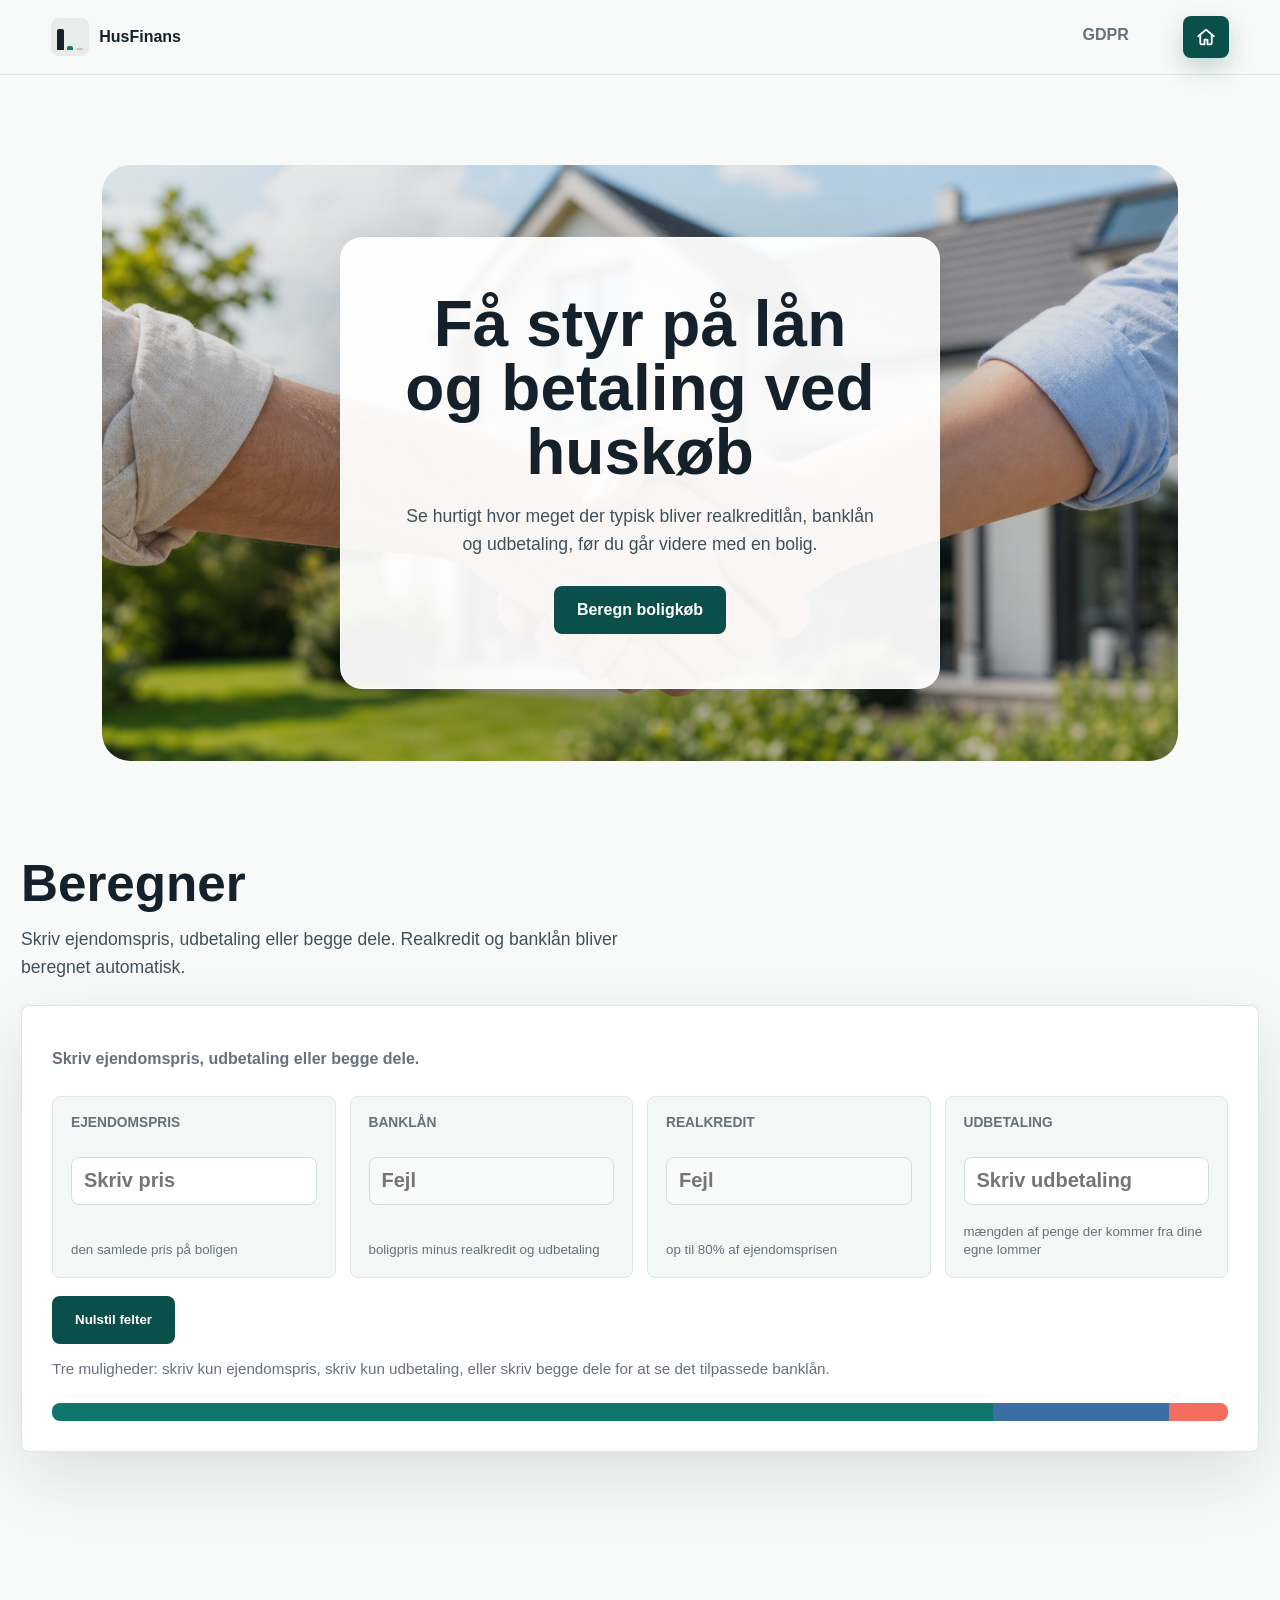
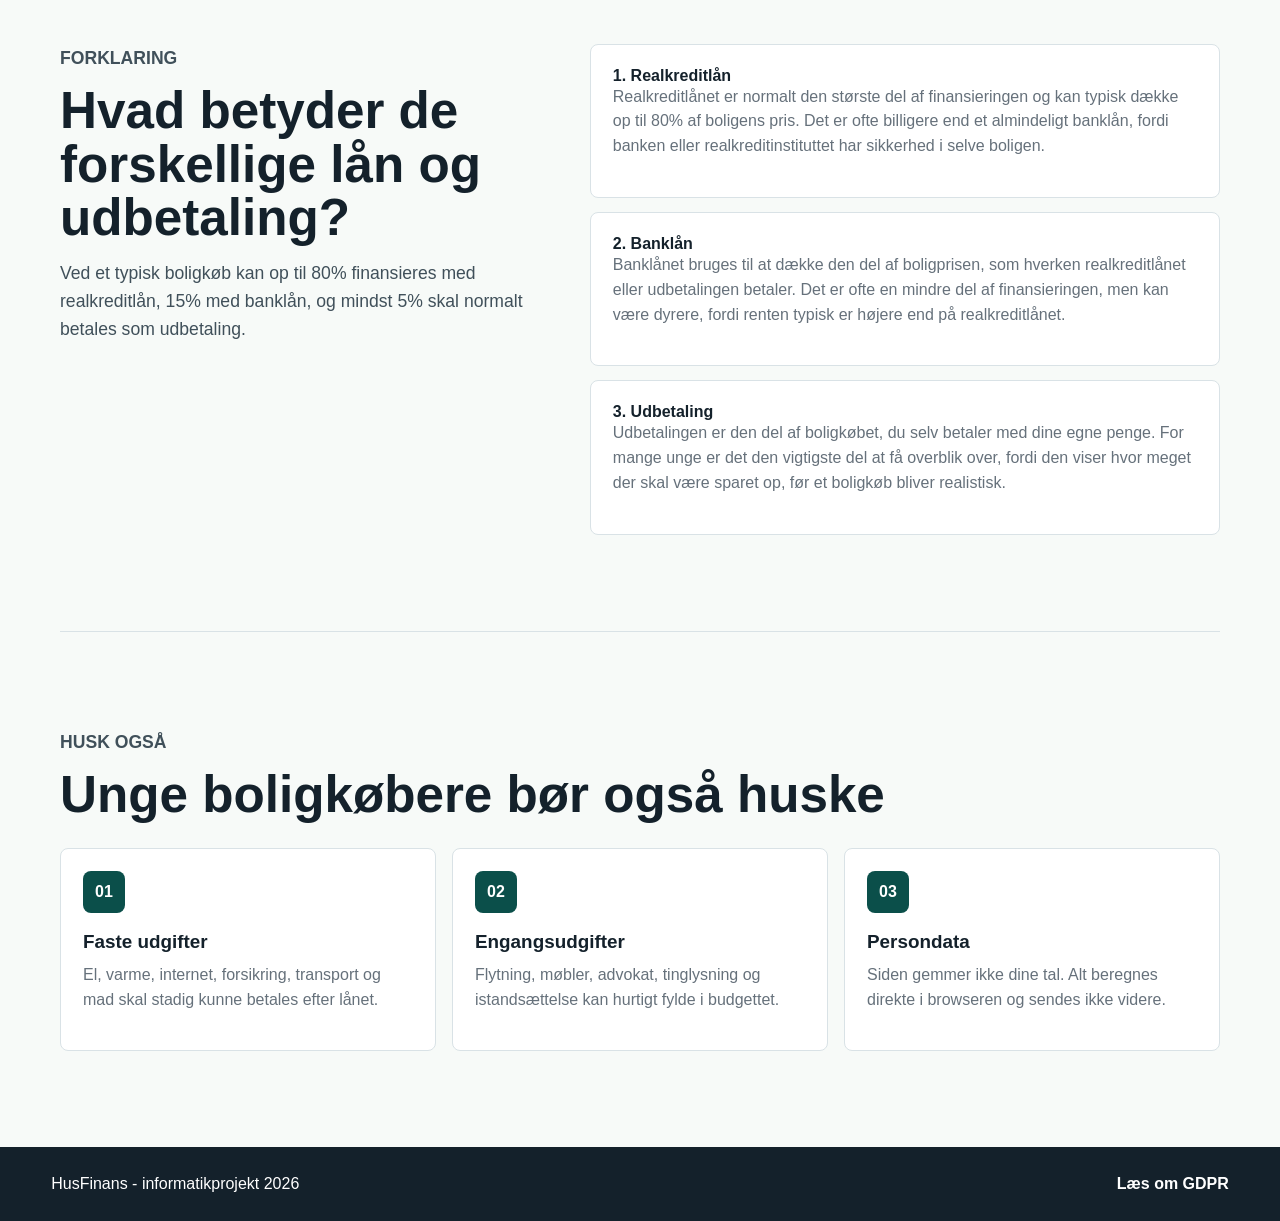
==== commit ad4376b5: "added hover and red color" ====
--- a/index.html
+++ b/index.html
@@ -18,8 +18,6 @@
       <span>HusFinans</span>
     </a>
     <nav class="nav-links" aria-label="Primær navigation">
-      <a href="index.html">Overblik</a>
-      <a href="gdpr.html">GDPR</a>
       <a href="gdpr.html">GDPR</a>
       <a class="nav-home is-active" href="index.html" aria-label="Forside" title="Forside">
         <svg class="home-icon" aria-hidden="true" viewBox="0 0 24 24" fill="none">
@@ -79,7 +77,7 @@
           </div>
 
           <div class="calculator-actions">
-            <button class="btn primary" type="button" data-calculator-reset>Nulstil felter</button>
+            <button class="btn primary red_btn" type="button" data-calculator-reset>Nulstil felter</button>
           </div>
 
           <p class="calculator-help">Tre muligheder: skriv kun ejendomspris, skriv kun udbetaling, eller skriv begge dele for at se det tilpassede banklån.</p>
--- a/style.css
+++ b/style.css
@@ -95,7 +95,7 @@
   display: flex;
   flex-wrap: wrap;
   justify-content: flex-end;
-  gap: 8px;
+  gap: 40px;
 }
 
 .nav-links a {
@@ -109,11 +109,15 @@
 
 .nav-links a:hover,
 .nav-links a:focus-visible {
-.nav-links a:focus-visible,
-.nav-links a.is-active {
   color: var(--ink);
   background: #eaf2ef;
   outline: none;
+}
+
+.nav-links a.is-active {
+  color: white;
+  background: var(--teal-dark);
+  box-shadow: 0 10px 24px rgba(11, 79, 74, 0.22);
 }
 
 .nav-links .nav-home {
@@ -218,16 +222,34 @@
   align-items: center;
   justify-content: center;
   min-height: 48px;
-  padding: 13px 18px;
-  font-weight: 800;
+  padding: 13px 22px;
+  font-weight: 700;
   text-decoration: none;
   border: 1px solid transparent;
   border-radius: 8px;
+  cursor: pointer;
+  transition: background-color 160ms ease, box-shadow 160ms ease, transform 160ms ease;
 }
 
 .btn.primary {
   color: white;
   background: var(--teal-dark);
+}
+
+.btn:hover,
+.btn:focus-visible {
+  box-shadow: 0 12px 28px rgba(20, 33, 43, 0.22);
+  transform: translateY(-1px);
+}
+
+.btn:focus-visible {
+  outline: 3px solid rgba(15, 118, 110, 0.28);
+  outline-offset: 3px;
+}
+
+.btn.primary.red_btn:hover,
+.btn.primary.red_btn:focus-visible {
+  background-color: #C94A3A;
 }
 
 .btn.ghost {
@@ -415,227 +437,6 @@
   background: var(--coral);
 }
 
-
-.hero-card p,
-.hero-text,
-.page-hero p,
-.section > div > p {
-  max-width: 620px;
-  color: #40505a;
-  font-size: 1.1rem;
-  line-height: 1.6;
-}
-
-.hero-actions {
-  display: flex;
-  flex-wrap: wrap;
-  justify-content: center;
-  gap: 12px;
-  margin-top: 28px;
-}
-
-.btn {
-  display: inline-flex;
-  align-items: center;
-  justify-content: center;
-  min-height: 48px;
-  padding: 13px 22px;
-  font-weight: 700;
-  text-decoration: none;
-  border: 1px solid transparent;
-  border-radius: 8px;
-}
-
-.btn.primary {
-  color: white;
-  background: var(--teal-dark);
-}
-
-.btn.ghost {
-  color: var(--ink);
-  background: rgba(255, 255, 255, 0.68);
-  border-color: var(--line);
-}
-
-.quick-calculator,
-.calculator-panel,
-.chart-panel,
-.privacy-card {
-  background: rgba(255, 255, 255, 0.92);
-  border: 1px solid rgba(217, 226, 230, 0.92);
-  border-radius: 8px;
-  box-shadow: var(--shadow);
-}
-
-.quick-calculator {
-  width: 100%;
-  justify-self: stretch;
-  padding: clamp(20px, 3vw, 30px);
-}
-
-.panel-header {
-  display: flex;
-  justify-content: space-between;
-  gap: 16px;
-  align-items: start;
-}
-
-.panel-header h2 {
-  font-size: 1.6rem;
-}
-
-.range-label {
-  display: flex;
-  align-items: end;
-  justify-content: space-between;
-  gap: 16px;
-  margin: 18px 0 12px;
-  color: var(--muted);
-  font-weight: 700;
-}
-
-.range-label strong {
-  color: var(--ink);
-  font-size: clamp(1.25rem, 3vw, 1.75rem);
-  text-align: right;
-}
-
-.result-grid {
-  display: grid;
-  grid-template-columns: repeat(4, minmax(170px, 1fr));
-  gap: 14px;
-  margin-top: 22px;
-}
-
-.result-grid.expanded {
-  grid-template-columns: repeat(4, minmax(150px, 1fr));
-}
-
-.result-card {
-  display: flex;
-  min-height: 172px;
-  padding: 18px;
-  flex-direction: column;
-  justify-content: flex-start;
-  text-align: left;
-  background: #f3f8f6;
-  border: 1px solid #dce8e5;
-  border-radius: 8px;
-  transition: border-color 160ms ease, box-shadow 160ms ease, transform 160ms ease;
-}
-
-.result-card label {
-  display: block;
-  min-height: 28px;
-  margin-bottom: 14px;
-  color: var(--muted);
-  font-size: 0.86rem;
-  font-weight: 900;
-  text-transform: uppercase;
-}
-
-.monthly-estimate strong {
-  display: block;
-  color: var(--ink);
-  font-size: clamp(1.15rem, 2vw, 1.45rem);
-  line-height: 1.15;
-}
-
-.money-input {
-  width: 100%;
-  min-height: 48px;
-  padding: 10px 12px;
-  color: var(--ink);
-  font: inherit;
-  font-size: clamp(1rem, 1.8vw, 1.25rem);
-  font-weight: 800;
-  text-align: left;
-  background: white;
-  border: 1px solid #d4dfdc;
-  border-radius: 8px;
-}
-
-.money-input:focus {
-  background: #f2f7f5;
-  border-color: var(--teal);
-  outline: none;
-}
-
-.money-input:disabled {
-  color: #3f464b;
-  opacity: 1;
-  cursor: not-allowed;
-}
-
-.money-input[readonly] {
-  color: #40505a;
-  background: #f8faf9;
-}
-
-.result-card small {
-  display: block;
-  margin-top: auto;
-  padding-top: 18px;
-  color: var(--muted);
-  line-height: 1.35;
-}
-
-.input-card.is-active {
-  border-color: var(--teal);
-  box-shadow: 0 14px 34px rgba(15, 118, 110, 0.14);
-  transform: translateY(-2px);
-}
-
-.input-card.is-locked {
-  opacity: 0.72;
-}
-
-.calculator-status {
-  min-height: 24px;
-  margin: 14px 0 0;
-  color: var(--muted);
-  font-weight: 700;
-}
-
-.calculator-actions {
-  display: flex;
-  flex-wrap: wrap;
-  gap: 12px;
-  margin-top: 18px;
-}
-
-.calculator-help {
-  margin: 14px 0 0;
-  color: var(--muted);
-  font-size: 0.95rem;
-  line-height: 1.5;
-}
-
-.finance-bars {
-  display: flex;
-  height: 18px;
-  margin-top: 22px;
-  overflow: hidden;
-  background: #edf2f1;
-  border-radius: 8px;
-}
-
-.bar {
-  width: var(--size);
-}
-
-.mortgage {
-  background: var(--teal);
-}
-
-.bank {
-  background: var(--blue);
-}
-
-.down {
-  background: var(--coral);
-}
-
 .section,
 .page-shell {
   width: min(1160px, calc(100% - 36px));
@@ -900,19 +701,80 @@
 }
 
 @media (max-width: 640px) {
+  body {
+    padding-bottom: calc(98px + env(safe-area-inset-bottom));
+  }
+
   .site-header {
-    align-items: flex-start;
-    flex-direction: column;
+    position: sticky;
+    top: 0;
+    z-index: 30;
+    align-items: center;
+    justify-content: center;
+    min-height: 66px;
+    padding: 12px 18px;
+    background: rgba(247, 250, 248, 0.96);
+    backdrop-filter: none;
+  }
+
+  .brand {
+    flex-direction: row-reverse;
+    gap: 12px;
+    font-size: 1.45rem;
+  }
+
+  .brand-mark {
+    width: 50px;
+    height: 42px;
+    padding: 6px 8px;
+    background: transparent;
+  }
+
+  .logo-bar {
+    width: 10px;
   }
 
   .nav-links {
-    justify-content: flex-start;
-    width: 100%;
+    position: fixed;
+    right: 28px;
+    bottom: 14px;
+    left: 28px;
+    z-index: 40;
+    justify-content: center;
+    gap: 10px;
+    width: auto;
+    padding: 8px;
+    background: rgba(232, 235, 232, 0.96);
+    border: 1px solid rgba(217, 226, 230, 0.95);
+    border-radius: 999px;
+    box-shadow: 0 18px 42px rgba(20, 33, 43, 0.18);
+    backdrop-filter: blur(16px);
+  }
+
+  @supports (bottom: env(safe-area-inset-bottom)) {
+    .nav-links {
+      bottom: calc(14px + env(safe-area-inset-bottom));
+    }
   }
 
   .nav-links a {
-    flex: 1 1 auto;
+    flex: 0 1 auto;
+    min-height: 46px;
+    padding: 10px 18px;
     text-align: center;
+    border-radius: 999px;
+    font-size: 1.35rem;
+    font-weight: 900;
+  }
+
+  .nav-links .nav-home {
+    width: 54px;
+    height: 46px;
+  }
+
+  .home-icon {
+    width: 24px;
+    height: 24px;
   }
 
   h1 {
